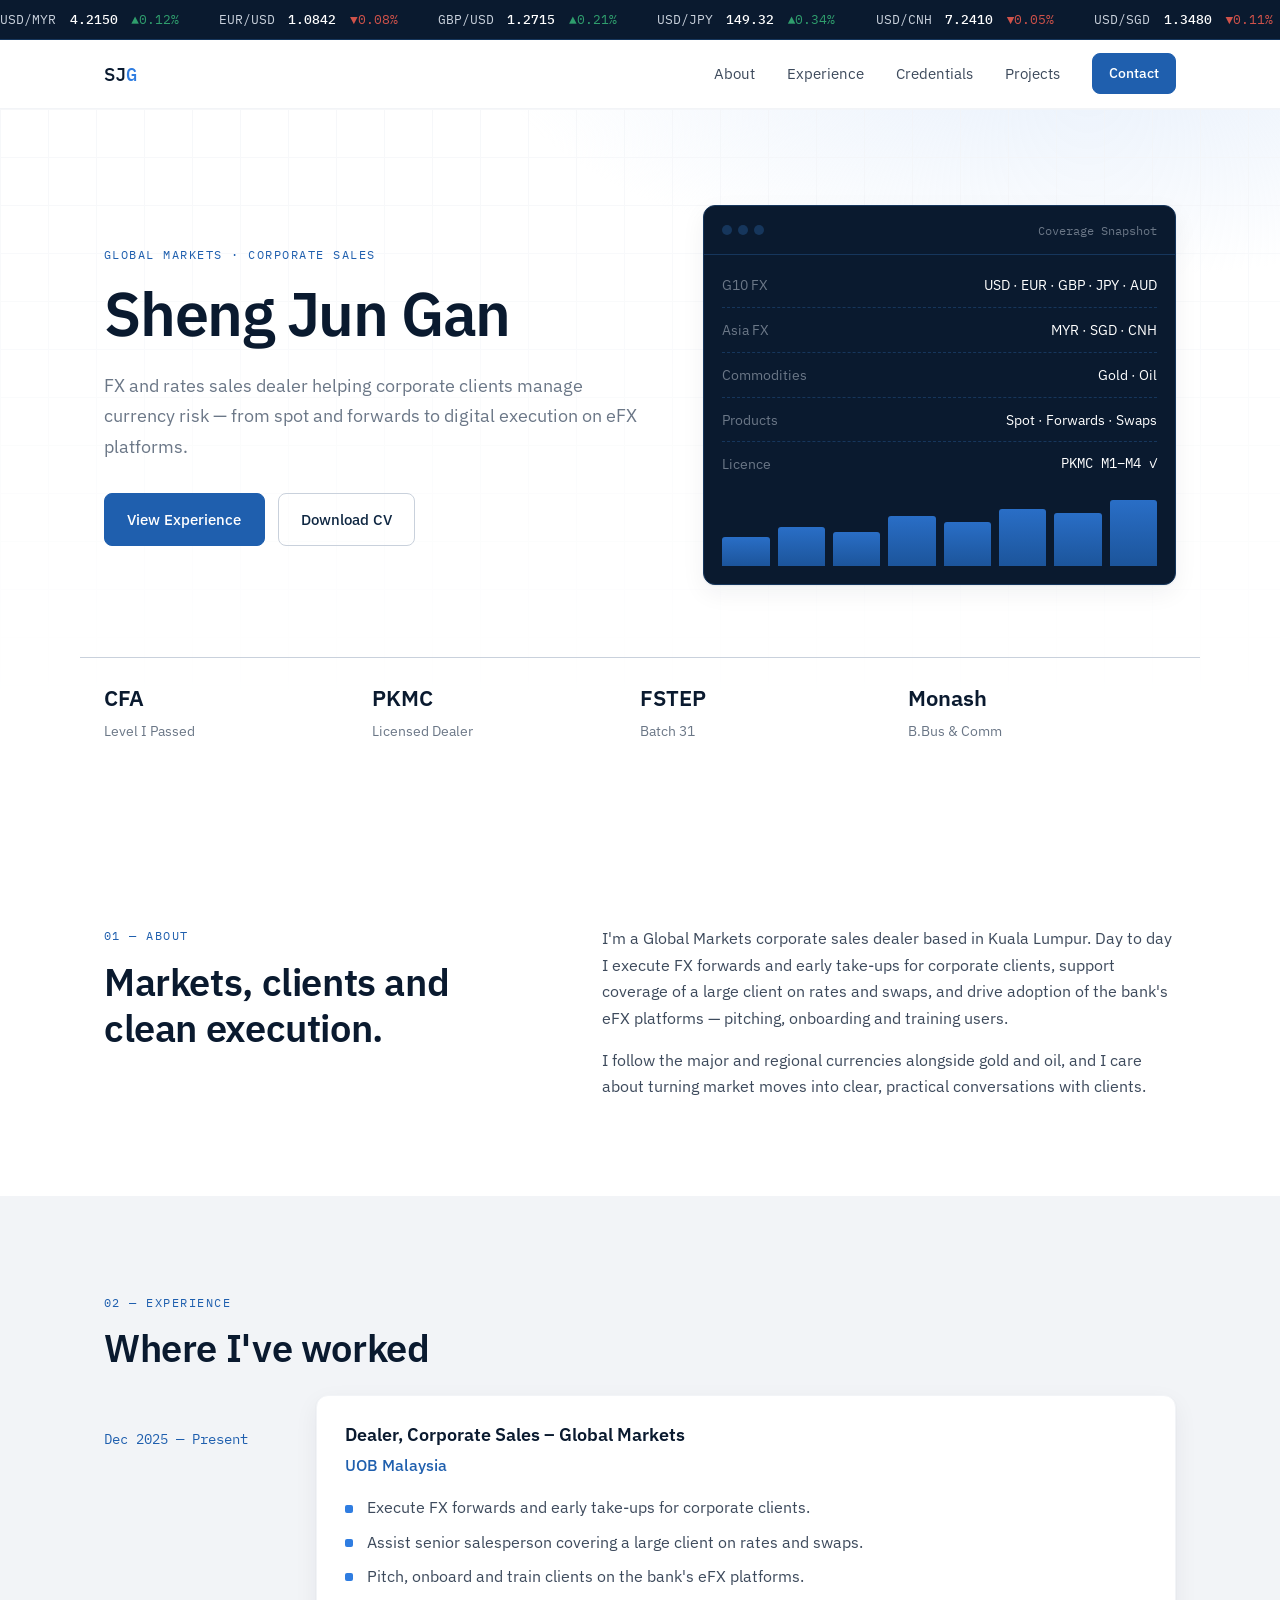
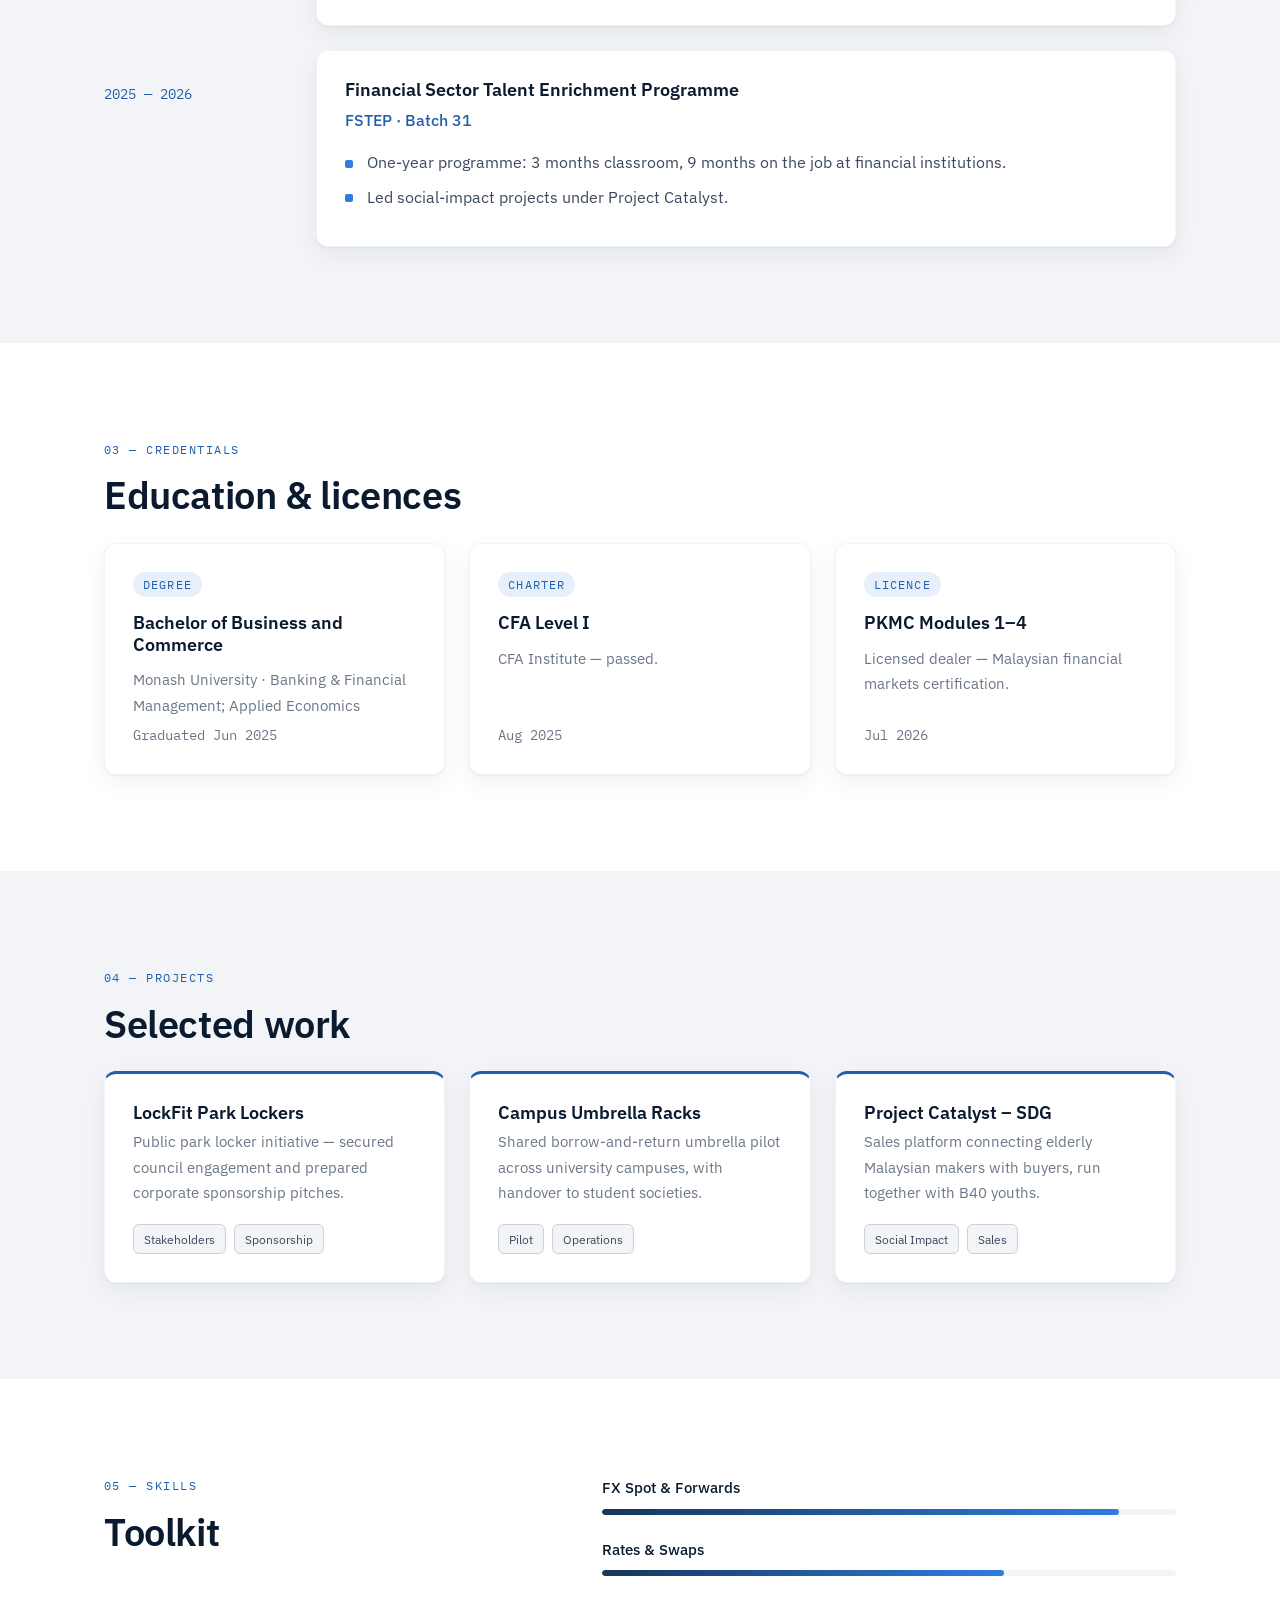
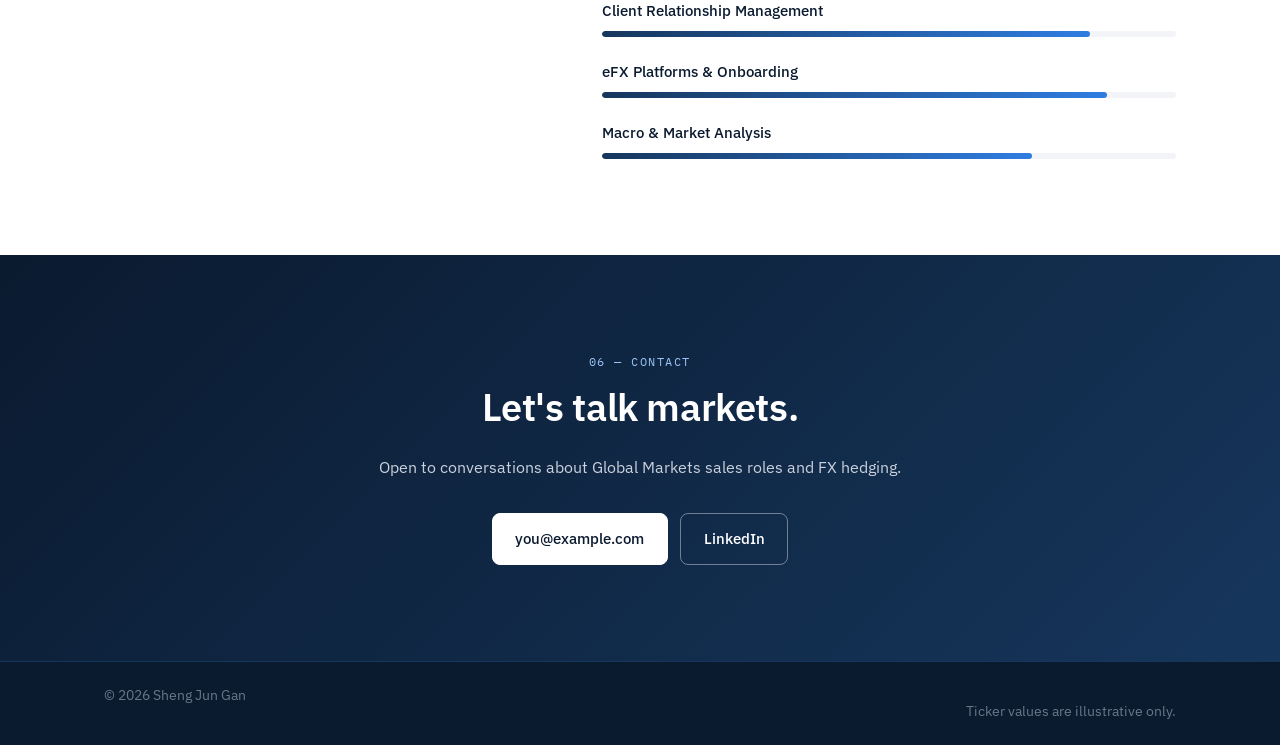
==== index.html @ 10797f45 "Add files via upload" ====
<!DOCTYPE html>
<html lang="en">
<head>
  <meta charset="UTF-8" />
  <meta name="viewport" content="width=device-width, initial-scale=1.0" />
  <title>Sheng Jun Gan | Global Markets</title>
  <meta name="description" content="Sheng Jun Gan — Global Markets corporate sales dealer covering FX, rates and commodities." />

  <link rel="preconnect" href="https://fonts.googleapis.com" />
  <link rel="preconnect" href="https://fonts.gstatic.com" crossorigin />
  <link href="https://fonts.googleapis.com/css2?family=IBM+Plex+Mono:wght@400;500&family=IBM+Plex+Sans:wght@300;400;500;600;700&display=swap" rel="stylesheet" />
  <link rel="stylesheet" href="style.css" />
</head>
<body>

  <!-- ===== Market ticker (static sample values, purely decorative) ===== -->
  <div class="ticker" aria-hidden="true">
    <div class="ticker__track">
      <span>USD/MYR <b>4.2150</b> <i class="up">▲0.12%</i></span>
      <span>EUR/USD <b>1.0842</b> <i class="down">▼0.08%</i></span>
      <span>GBP/USD <b>1.2715</b> <i class="up">▲0.21%</i></span>
      <span>USD/JPY <b>149.32</b> <i class="up">▲0.34%</i></span>
      <span>USD/CNH <b>7.2410</b> <i class="down">▼0.05%</i></span>
      <span>USD/SGD <b>1.3480</b> <i class="down">▼0.11%</i></span>
      <span>AUD/USD <b>0.6590</b> <i class="up">▲0.18%</i></span>
      <span>XAU/USD <b>2,345.10</b> <i class="up">▲0.42%</i></span>
      <span>BRENT <b>82.45</b> <i class="down">▼0.63%</i></span>
      <!-- duplicated for a seamless loop -->
      <span>USD/MYR <b>4.2150</b> <i class="up">▲0.12%</i></span>
      <span>EUR/USD <b>1.0842</b> <i class="down">▼0.08%</i></span>
      <span>GBP/USD <b>1.2715</b> <i class="up">▲0.21%</i></span>
      <span>USD/JPY <b>149.32</b> <i class="up">▲0.34%</i></span>
      <span>USD/CNH <b>7.2410</b> <i class="down">▼0.05%</i></span>
      <span>USD/SGD <b>1.3480</b> <i class="down">▼0.11%</i></span>
      <span>AUD/USD <b>0.6590</b> <i class="up">▲0.18%</i></span>
      <span>XAU/USD <b>2,345.10</b> <i class="up">▲0.42%</i></span>
      <span>BRENT <b>82.45</b> <i class="down">▼0.63%</i></span>
    </div>
  </div>

  <!-- ===== Navigation (CSS-only mobile menu) ===== -->
  <header class="nav">
    <div class="container nav__inner">
      <a href="#top" class="nav__logo">SJ<span>G</span></a>
      <input type="checkbox" id="nav-toggle" class="nav__toggle" />
      <label for="nav-toggle" class="nav__burger" aria-label="Open menu"><span></span></label>
      <nav class="nav__links">
        <a href="#about">About</a>
        <a href="#experience">Experience</a>
        <a href="#credentials">Credentials</a>
        <a href="#projects">Projects</a>
        <a href="#contact" class="btn btn--small">Contact</a>
      </nav>
    </div>
  </header>

  <main id="top">

    <!-- ===== Hero ===== -->
    <section class="hero">
      <div class="container hero__grid">
        <div class="hero__text">
          <p class="eyebrow">Global Markets · Corporate Sales</p>
          <h1>Sheng Jun Gan</h1>
          <p class="hero__lead">
            FX and rates sales dealer helping corporate clients manage currency risk —
            from spot and forwards to digital execution on eFX platforms.
          </p>
          <div class="hero__cta">
            <a href="#experience" class="btn">View Experience</a>
            <a href="resume.pdf" class="btn btn--ghost">Download CV</a>
          </div>
        </div>

        <!-- Decorative "terminal" card -->
        <div class="card terminal">
          <div class="terminal__head">
            <span class="dot"></span><span class="dot"></span><span class="dot"></span>
            <p>Coverage Snapshot</p>
          </div>
          <ul class="terminal__rows">
            <li><span>G10 FX</span><span>USD · EUR · GBP · JPY · AUD</span></li>
            <li><span>Asia FX</span><span>MYR · SGD · CNH</span></li>
            <li><span>Commodities</span><span>Gold · Oil</span></li>
            <li><span>Products</span><span>Spot · Forwards · Swaps</span></li>
            <li><span>Licence</span><span class="mono">PKMC M1–M4 ✓</span></li>
          </ul>
          <!-- simple CSS bar "chart" -->
          <div class="bars" aria-hidden="true">
            <i style="--h:40%"></i><i style="--h:55%"></i><i style="--h:48%"></i>
            <i style="--h:70%"></i><i style="--h:62%"></i><i style="--h:80%"></i>
            <i style="--h:74%"></i><i style="--h:92%"></i>
          </div>
        </div>
      </div>

      <div class="container stats">
        <div><strong>CFA</strong><span>Level I Passed</span></div>
        <div><strong>PKMC</strong><span>Licensed Dealer</span></div>
        <div><strong>FSTEP</strong><span>Batch 31</span></div>
        <div><strong>Monash</strong><span>B.Bus &amp; Comm</span></div>
      </div>
    </section>

    <!-- ===== About ===== -->
    <section id="about" class="section">
      <div class="container two-col">
        <div>
          <p class="eyebrow">01 — About</p>
          <h2>Markets, clients and clean execution.</h2>
        </div>
        <div>
          <p>
            I'm a Global Markets corporate sales dealer based in Kuala Lumpur. Day to day I execute
            FX forwards and early take-ups for corporate clients, support coverage of a large client
            on rates and swaps, and drive adoption of the bank's eFX platforms — pitching, onboarding
            and training users.
          </p>
          <p>
            I follow the major and regional currencies alongside gold and oil, and I care about
            turning market moves into clear, practical conversations with clients.
          </p>
        </div>
      </div>
    </section>

    <!-- ===== Experience ===== -->
    <section id="experience" class="section section--grey">
      <div class="container">
        <p class="eyebrow">02 — Experience</p>
        <h2>Where I've worked</h2>

        <div class="timeline">
          <article class="timeline__item">
            <div class="timeline__meta">
              <span class="mono">Dec 2025 — Present</span>
            </div>
            <div class="card">
              <h3>Dealer, Corporate Sales – Global Markets</h3>
              <p class="org">UOB Malaysia</p>
              <ul class="ticks">
                <li>Execute FX forwards and early take-ups for corporate clients.</li>
                <li>Assist senior salesperson covering a large client on rates and swaps.</li>
                <li>Pitch, onboard and train clients on the bank's eFX platforms.</li>
              </ul>
            </div>
          </article>

          <article class="timeline__item">
            <div class="timeline__meta">
              <span class="mono">2025 — 2026</span>
            </div>
            <div class="card">
              <h3>Financial Sector Talent Enrichment Programme</h3>
              <p class="org">FSTEP · Batch 31</p>
              <ul class="ticks">
                <li>One-year programme: 3 months classroom, 9 months on the job at financial institutions.</li>
                <li>Led social-impact projects under Project Catalyst.</li>
              </ul>
            </div>
          </article>
        </div>
      </div>
    </section>

    <!-- ===== Credentials ===== -->
    <section id="credentials" class="section">
      <div class="container">
        <p class="eyebrow">03 — Credentials</p>
        <h2>Education &amp; licences</h2>

        <div class="grid grid--3">
          <div class="card cred">
            <span class="cred__tag">Degree</span>
            <h3>Bachelor of Business and Commerce</h3>
            <p>Monash University · Banking &amp; Financial Management; Applied Economics</p>
            <span class="mono muted">Graduated Jun 2025</span>
          </div>
          <div class="card cred">
            <span class="cred__tag">Charter</span>
            <h3>CFA Level I</h3>
            <p>CFA Institute — passed.</p>
            <span class="mono muted">Aug 2025</span>
          </div>
          <div class="card cred">
            <span class="cred__tag">Licence</span>
            <h3>PKMC Modules 1–4</h3>
            <p>Licensed dealer — Malaysian financial markets certification.</p>
            <span class="mono muted">Jul 2026</span>
          </div>
        </div>
      </div>
    </section>

    <!-- ===== Projects ===== -->
    <section id="projects" class="section section--grey">
      <div class="container">
        <p class="eyebrow">04 — Projects</p>
        <h2>Selected work</h2>

        <div class="grid grid--3">
          <article class="card project">
            <h3>LockFit Park Lockers</h3>
            <p>Public park locker initiative — secured council engagement and prepared corporate sponsorship pitches.</p>
            <div class="chips"><span>Stakeholders</span><span>Sponsorship</span></div>
          </article>
          <article class="card project">
            <h3>Campus Umbrella Racks</h3>
            <p>Shared borrow-and-return umbrella pilot across university campuses, with handover to student societies.</p>
            <div class="chips"><span>Pilot</span><span>Operations</span></div>
          </article>
          <article class="card project">
            <h3>Project Catalyst – SDG</h3>
            <p>Sales platform connecting elderly Malaysian makers with buyers, run together with B40 youths.</p>
            <div class="chips"><span>Social Impact</span><span>Sales</span></div>
          </article>
        </div>
      </div>
    </section>

    <!-- ===== Skills ===== -->
    <section class="section">
      <div class="container two-col">
        <div>
          <p class="eyebrow">05 — Skills</p>
          <h2>Toolkit</h2>
        </div>
        <div class="skills">
          <div class="skill"><span>FX Spot &amp; Forwards</span><div class="meter"><i style="--w:90%"></i></div></div>
          <div class="skill"><span>Rates &amp; Swaps</span><div class="meter"><i style="--w:70%"></i></div></div>
          <div class="skill"><span>Client Relationship Management</span><div class="meter"><i style="--w:85%"></i></div></div>
          <div class="skill"><span>eFX Platforms &amp; Onboarding</span><div class="meter"><i style="--w:88%"></i></div></div>
          <div class="skill"><span>Macro &amp; Market Analysis</span><div class="meter"><i style="--w:75%"></i></div></div>
        </div>
      </div>
    </section>

    <!-- ===== Contact ===== -->
    <section id="contact" class="section contact">
      <div class="container contact__inner">
        <p class="eyebrow eyebrow--light">06 — Contact</p>
        <h2>Let's talk markets.</h2>
        <p>Open to conversations about Global Markets sales roles and FX hedging.</p>
        <div class="contact__links">
          <a href="mailto:you@example.com" class="btn btn--light">you@example.com</a>
          <a href="https://www.linkedin.com/in/your-profile" class="btn btn--outline-light" target="_blank" rel="noopener">LinkedIn</a>
        </div>
      </div>
    </section>

  </main>

  <footer class="footer">
    <div class="container footer__inner">
      <p>© 2026 Sheng Jun Gan</p>
      <p class="muted">Ticker values are illustrative only.</p>
    </div>
  </footer>

</body>
</html>
---- style.css ----
/* =========================================================
   Finance Portfolio — Blue / Grey / White
   ========================================================= */

:root {
  --navy-900: #0a1a2f;
  --navy-800: #0f2742;
  --navy-700: #16365c;
  --blue-600: #1f5fae;
  --blue-500: #2f7de1;
  --blue-100: #e6effb;

  --grey-700: #3d4a5c;
  --grey-500: #6b7787;
  --grey-300: #c9d1dc;
  --grey-100: #f2f4f7;
  --white:    #ffffff;

  --up:   #2f9e6d;
  --down: #d0524a;

  --radius: 12px;
  --shadow: 0 1px 2px rgba(10, 26, 47, .06), 0 8px 24px rgba(10, 26, 47, .06);
  --max: 1120px;

  --sans: "IBM Plex Sans", system-ui, -apple-system, Segoe UI, Roboto, sans-serif;
  --mono: "IBM Plex Mono", ui-monospace, Menlo, monospace;
}

*,
*::before,
*::after { box-sizing: border-box; margin: 0; padding: 0; }

html { scroll-behavior: smooth; scroll-padding-top: 80px; }

body {
  font-family: var(--sans);
  color: var(--grey-700);
  background: var(--white);
  line-height: 1.65;
  -webkit-font-smoothing: antialiased;
}

img { max-width: 100%; display: block; }
a { color: inherit; text-decoration: none; }

.container { width: 100%; max-width: var(--max); margin: 0 auto; padding: 0 24px; }

h1, h2, h3 { color: var(--navy-900); line-height: 1.2; font-weight: 600; }
h1 { font-size: clamp(2.4rem, 5vw, 3.8rem); letter-spacing: -0.02em; }
h2 { font-size: clamp(1.7rem, 3vw, 2.4rem); letter-spacing: -0.01em; margin-bottom: 1.5rem; }
h3 { font-size: 1.1rem; margin-bottom: .4rem; }
p + p { margin-top: 1rem; }

.mono  { font-family: var(--mono); font-size: .85rem; }
.muted { color: var(--grey-500); }

.eyebrow {
  font-family: var(--mono);
  font-size: .78rem;
  letter-spacing: .12em;
  text-transform: uppercase;
  color: var(--blue-600);
  margin-bottom: .8rem;
}
.eyebrow--light { color: #9cc3f5; }

/* ---------- Buttons ---------- */
.btn {
  display: inline-block;
  padding: .8rem 1.4rem;
  border-radius: 8px;
  background: var(--blue-600);
  color: var(--white);
  font-weight: 500;
  font-size: .95rem;
  border: 1px solid var(--blue-600);
  transition: background .2s, transform .2s, border-color .2s;
}
.btn:hover { background: var(--navy-700); border-color: var(--navy-700); transform: translateY(-1px); }
.btn--ghost { background: transparent; color: var(--navy-800); border-color: var(--grey-300); }
.btn--ghost:hover { background: var(--grey-100); color: var(--navy-900); border-color: var(--grey-300); }
.btn--small { padding: .5rem 1rem; font-size: .88rem; }
.btn--light { background: var(--white); color: var(--navy-900); border-color: var(--white); }
.btn--light:hover { background: var(--blue-100); border-color: var(--blue-100); }
.btn--outline-light { background: transparent; color: var(--white); border-color: rgba(255,255,255,.4); }
.btn--outline-light:hover { background: rgba(255,255,255,.1); border-color: var(--white); }

/* ---------- Ticker ---------- */
.ticker {
  background: var(--navy-900);
  color: var(--grey-300);
  font-family: var(--mono);
  font-size: .8rem;
  overflow: hidden;
  white-space: nowrap;
  border-bottom: 1px solid var(--navy-700);
}
.ticker__track {
  display: inline-flex;
  gap: 2.5rem;
  padding: .55rem 0;
  animation: scroll 40s linear infinite;
}
.ticker b { color: var(--white); font-weight: 500; margin: 0 .35rem; }
.ticker i { font-style: normal; }
.up   { color: var(--up); }
.down { color: var(--down); }

@keyframes scroll {
  from { transform: translateX(0); }
  to   { transform: translateX(-50%); }
}

/* ---------- Nav ---------- */
.nav {
  position: sticky;
  top: 0;
  z-index: 50;
  background: rgba(255, 255, 255, .92);
  backdrop-filter: blur(8px);
  border-bottom: 1px solid var(--grey-100);
}
.nav__inner { display: flex; align-items: center; justify-content: space-between; height: 68px; }
.nav__logo { font-family: var(--mono); font-weight: 500; font-size: 1.2rem; color: var(--navy-900); }
.nav__logo span { color: var(--blue-500); }
.nav__links { display: flex; align-items: center; gap: 2rem; font-size: .95rem; }
.nav__links a:not(.btn) { color: var(--grey-700); transition: color .2s; }
.nav__links a:not(.btn):hover { color: var(--blue-600); }

.nav__toggle { display: none; }
.nav__burger { display: none; cursor: pointer; width: 28px; height: 20px; position: relative; }
.nav__burger span,
.nav__burger span::before,
.nav__burger span::after {
  position: absolute; left: 0; width: 100%; height: 2px; background: var(--navy-900);
  content: ""; transition: transform .25s, top .25s, opacity .25s;
}
.nav__burger span { top: 9px; }
.nav__burger span::before { top: -8px; }
.nav__burger span::after  { top: 8px; }

/* ---------- Hero ---------- */
.hero {
  padding: 96px 0 64px;
  background:
    radial-gradient(1000px 400px at 85% -10%, var(--blue-100), transparent 60%),
    linear-gradient(var(--white), var(--white));
  position: relative;
}
.hero::before { /* faint chart grid */
  content: "";
  position: absolute; inset: 0;
  background-image:
    linear-gradient(var(--grey-100) 1px, transparent 1px),
    linear-gradient(90deg, var(--grey-100) 1px, transparent 1px);
  background-size: 48px 48px;
  mask-image: linear-gradient(to bottom, rgba(0,0,0,.7), transparent 85%);
  -webkit-mask-image: linear-gradient(to bottom, rgba(0,0,0,.7), transparent 85%);
  pointer-events: none;
}
.hero > * { position: relative; }
.hero__grid { display: grid; grid-template-columns: 1.15fr 1fr; gap: 56px; align-items: center; }
.hero__lead { font-size: 1.15rem; max-width: 34rem; margin: 1.2rem 0 2rem; color: var(--grey-500); }
.hero__cta { display: flex; gap: .8rem; flex-wrap: wrap; }

/* ---------- Cards ---------- */
.card {
  background: var(--white);
  border: 1px solid var(--grey-100);
  border-radius: var(--radius);
  padding: 28px;
  box-shadow: var(--shadow);
  transition: transform .2s, box-shadow .2s;
}

/* Terminal card */
.terminal { background: var(--navy-900); border-color: var(--navy-700); color: var(--grey-300); padding: 0; overflow: hidden; }
.terminal__head {
  display: flex; align-items: center; gap: 6px;
  padding: 14px 18px; border-bottom: 1px solid var(--navy-700);
  font-family: var(--mono); font-size: .78rem;
}
.terminal__head p { margin-left: auto; color: var(--grey-500); }
.dot { width: 10px; height: 10px; border-radius: 50%; background: var(--navy-700); }
.terminal__rows { list-style: none; padding: 8px 18px; }
.terminal__rows li {
  display: flex; justify-content: space-between; gap: 1rem;
  padding: 10px 0; border-bottom: 1px dashed var(--navy-700); font-size: .9rem;
}
.terminal__rows li:last-child { border-bottom: 0; }
.terminal__rows li span:first-child { color: var(--grey-500); }
.terminal__rows li span:last-child { color: var(--white); text-align: right; }

.bars { display: flex; align-items: flex-end; gap: 8px; height: 90px; padding: 0 18px 18px; }
.bars i {
  flex: 1; height: var(--h);
  background: linear-gradient(to top, var(--blue-600), var(--blue-500));
  border-radius: 3px 3px 0 0; opacity: .85;
  animation: rise 1s ease-out both;
}
@keyframes rise { from { height: 0; } }

/* Stats strip */
.stats {
  display: grid; grid-template-columns: repeat(4, 1fr);
  margin-top: 72px; border-top: 1px solid var(--grey-300);
}
.stats div { padding: 22px 0; }
.stats strong { display: block; font-size: 1.4rem; color: var(--navy-900); font-weight: 600; }
.stats span { font-size: .88rem; color: var(--grey-500); }

/* ---------- Sections ---------- */
.section { padding: 96px 0; }
.section--grey { background: var(--grey-100); }
.two-col { display: grid; grid-template-columns: 1fr 1.3fr; gap: 56px; }

.grid { display: grid; gap: 24px; }
.grid--3 { grid-template-columns: repeat(3, 1fr); }

/* Timeline */
.timeline { display: grid; gap: 24px; position: relative; }
.timeline__item { display: grid; grid-template-columns: 180px 1fr; gap: 32px; }
.timeline__meta { padding-top: 30px; color: var(--blue-600); position: relative; }
.org { color: var(--blue-600); font-weight: 500; margin-bottom: 1rem; }

.ticks { list-style: none; }
.ticks li { position: relative; padding-left: 1.4rem; margin-bottom: .5rem; }
.ticks li::before {
  content: ""; position: absolute; left: 0; top: .65em;
  width: 8px; height: 8px; border-radius: 2px; background: var(--blue-500);
}

/* Credentials */
.cred { display: flex; flex-direction: column; gap: .4rem; }
.cred p { flex: 1; color: var(--grey-500); font-size: .95rem; }
.cred__tag {
  align-self: flex-start;
  font-family: var(--mono); font-size: .72rem; text-transform: uppercase; letter-spacing: .1em;
  color: var(--blue-600); background: var(--blue-100); padding: 3px 10px; border-radius: 99px;
  margin-bottom: .6rem;
}
.card:hover { transform: translateY(-3px); box-shadow: 0 2px 4px rgba(10,26,47,.06), 0 16px 32px rgba(10,26,47,.1); }
.terminal:hover { transform: none; }

/* Projects */
.project { border-top: 3px solid var(--blue-600); }
.project p { color: var(--grey-500); font-size: .95rem; margin-bottom: 1.2rem; }
.chips { display: flex; flex-wrap: wrap; gap: 8px; }
.chips span {
  font-size: .78rem; padding: 4px 10px; border-radius: 6px;
  background: var(--grey-100); color: var(--grey-700); border: 1px solid var(--grey-300);
}

/* Skills */
.skills { display: grid; gap: 22px; }
.skill span { display: block; font-weight: 500; color: var(--navy-900); margin-bottom: .5rem; font-size: .95rem; }
.meter { height: 6px; background: var(--grey-100); border-radius: 99px; overflow: hidden; }
.meter i { display: block; height: 100%; width: var(--w); background: linear-gradient(90deg, var(--navy-700), var(--blue-500)); border-radius: 99px; }

/* Contact */
.contact { background: linear-gradient(135deg, var(--navy-900), var(--navy-700)); color: var(--grey-300); text-align: center; }
.contact h2 { color: var(--white); }
.contact__inner { max-width: 680px; }
.contact__links { display: flex; justify-content: center; gap: .8rem; flex-wrap: wrap; margin-top: 2rem; }

/* Footer */
.footer { background: var(--navy-900); color: var(--grey-500); font-size: .85rem; border-top: 1px solid var(--navy-700); }
.footer__inner { display: flex; justify-content: space-between; padding: 22px 24px; flex-wrap: wrap; gap: .5rem; }

/* ---------- Responsive ---------- */
@media (max-width: 900px) {
  .hero__grid, .two-col { grid-template-columns: 1fr; gap: 40px; }
  .grid--3 { grid-template-columns: 1fr; }
  .stats { grid-template-columns: repeat(2, 1fr); }
  .timeline__item { grid-template-columns: 1fr; gap: 8px; }
  .timeline__meta { padding-top: 0; }
}

@media (max-width: 720px) {
  .container { padding: 0 16px; }
  .section { padding: 72px 0; }
  .hero { padding: 64px 0 48px; }

  .nav__burger { display: block; }
  .nav__links {
    position: absolute; top: 68px; left: 0; right: 0;
    flex-direction: column; align-items: flex-start; gap: 1.2rem;
    padding: 24px 16px; background: var(--white);
    border-bottom: 1px solid var(--grey-100); box-shadow: var(--shadow);
    display: none;
  }
  .nav__toggle:checked ~ .nav__links { display: flex; }
  .nav__toggle:checked + .nav__burger span { background: transparent; }
  .nav__toggle:checked + .nav__burger span::before { top: 0; transform: rotate(45deg); }
  .nav__toggle:checked + .nav__burger span::after  { top: 0; transform: rotate(-45deg); }
}

@media (prefers-reduced-motion: reduce) {
  .ticker__track, .bars i { animation: none; }
  html { scroll-behavior: auto; }
}
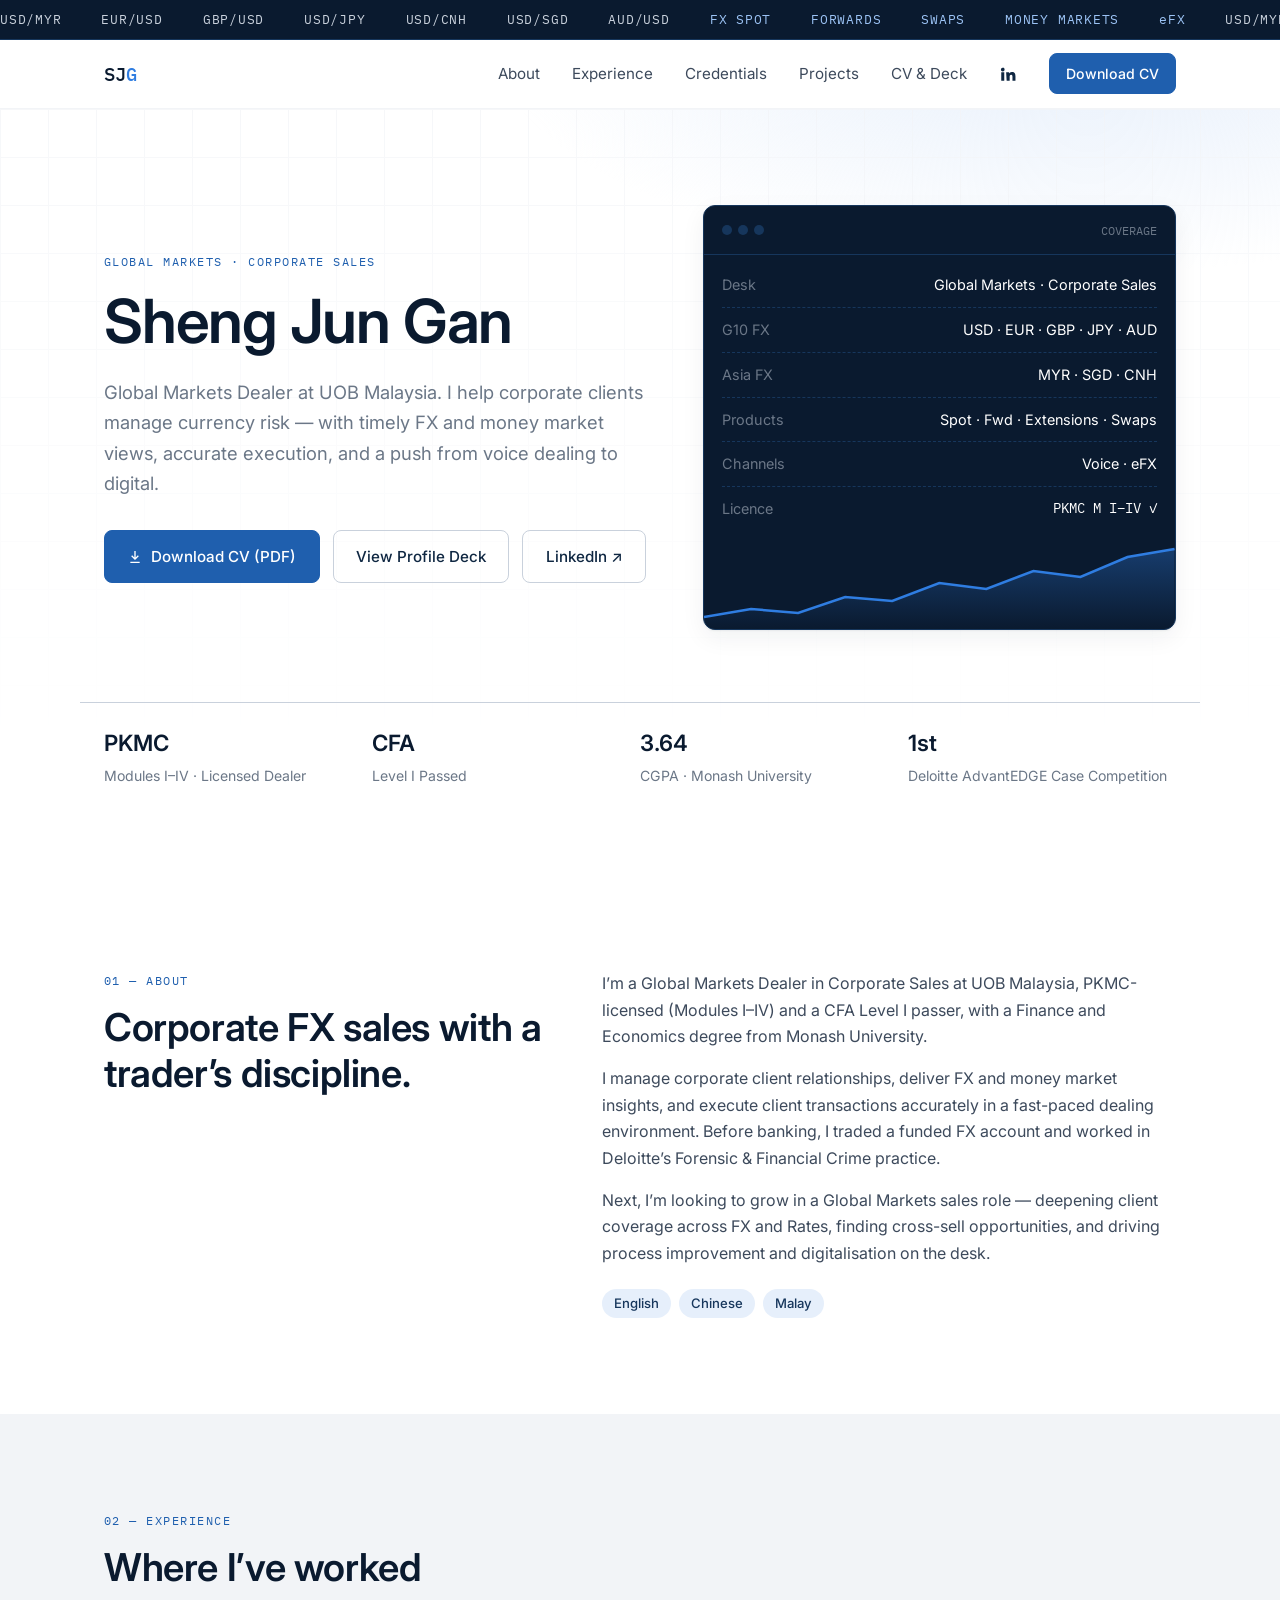
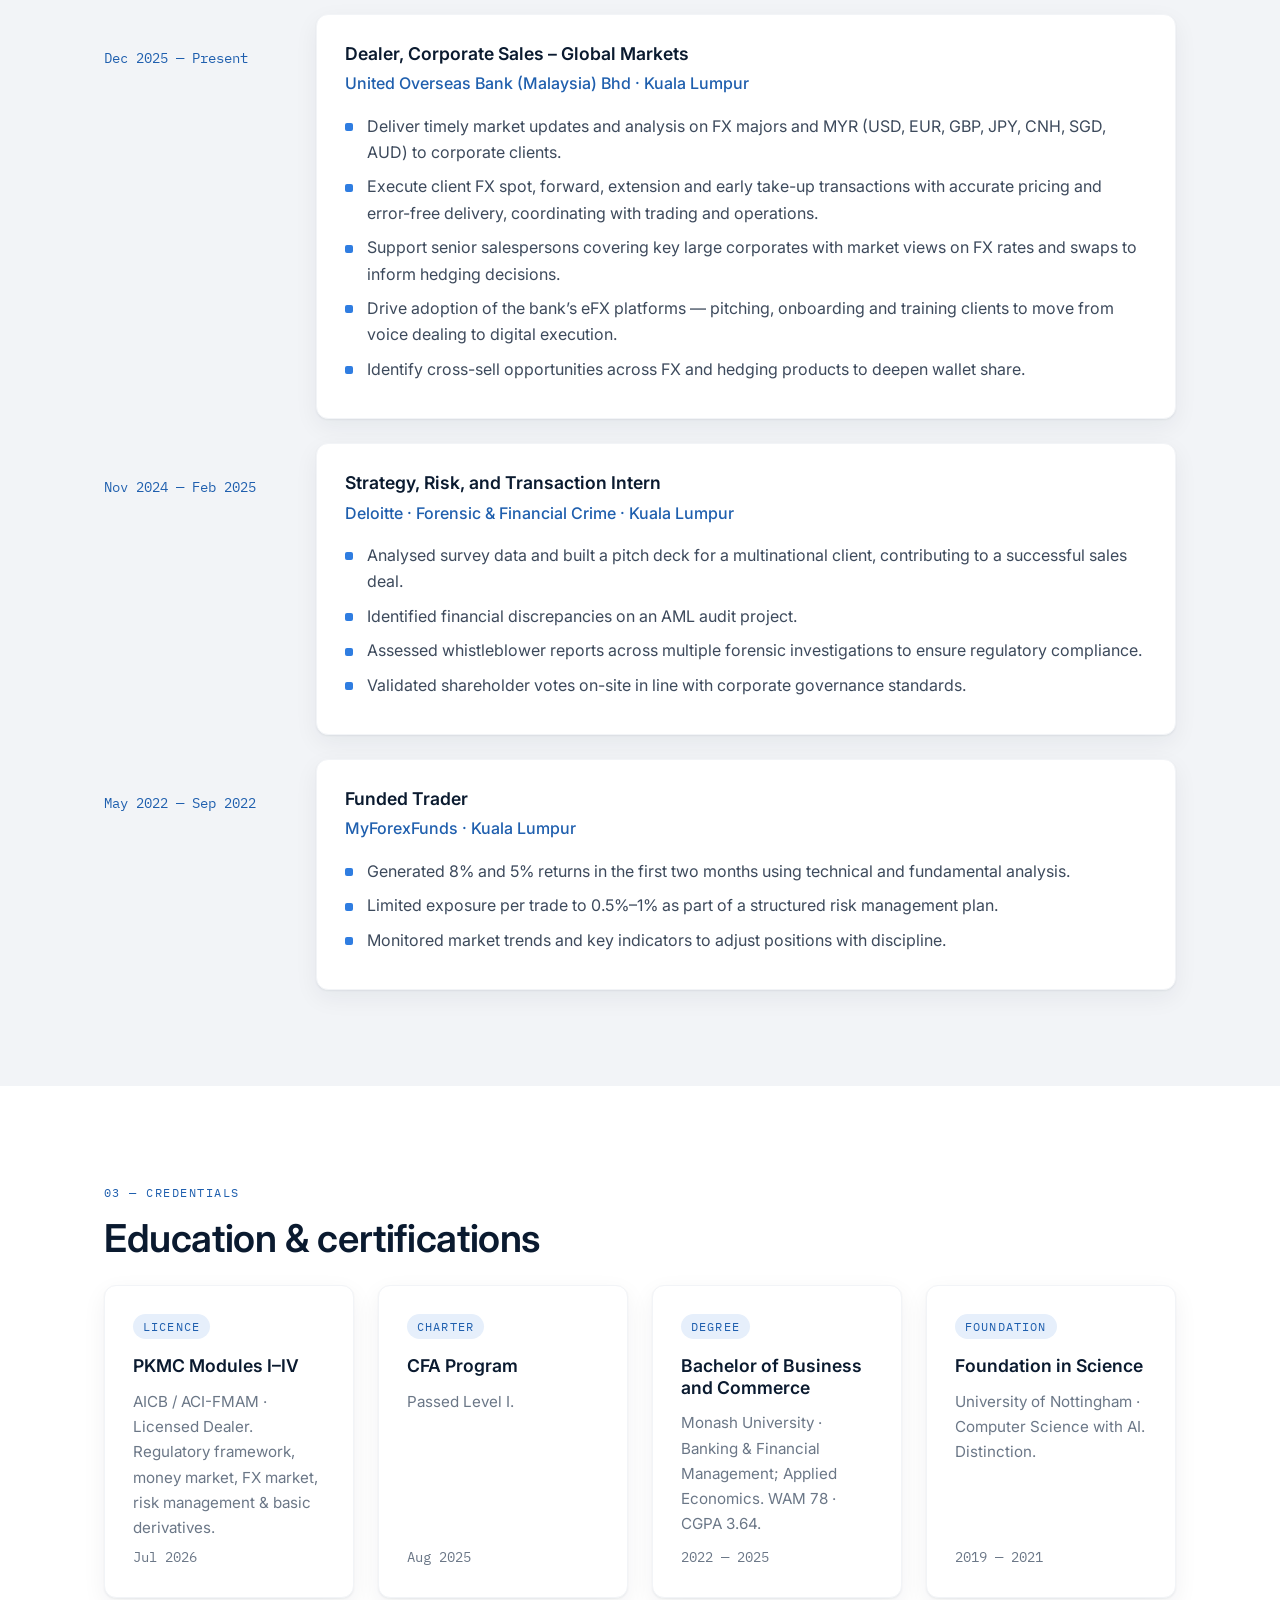
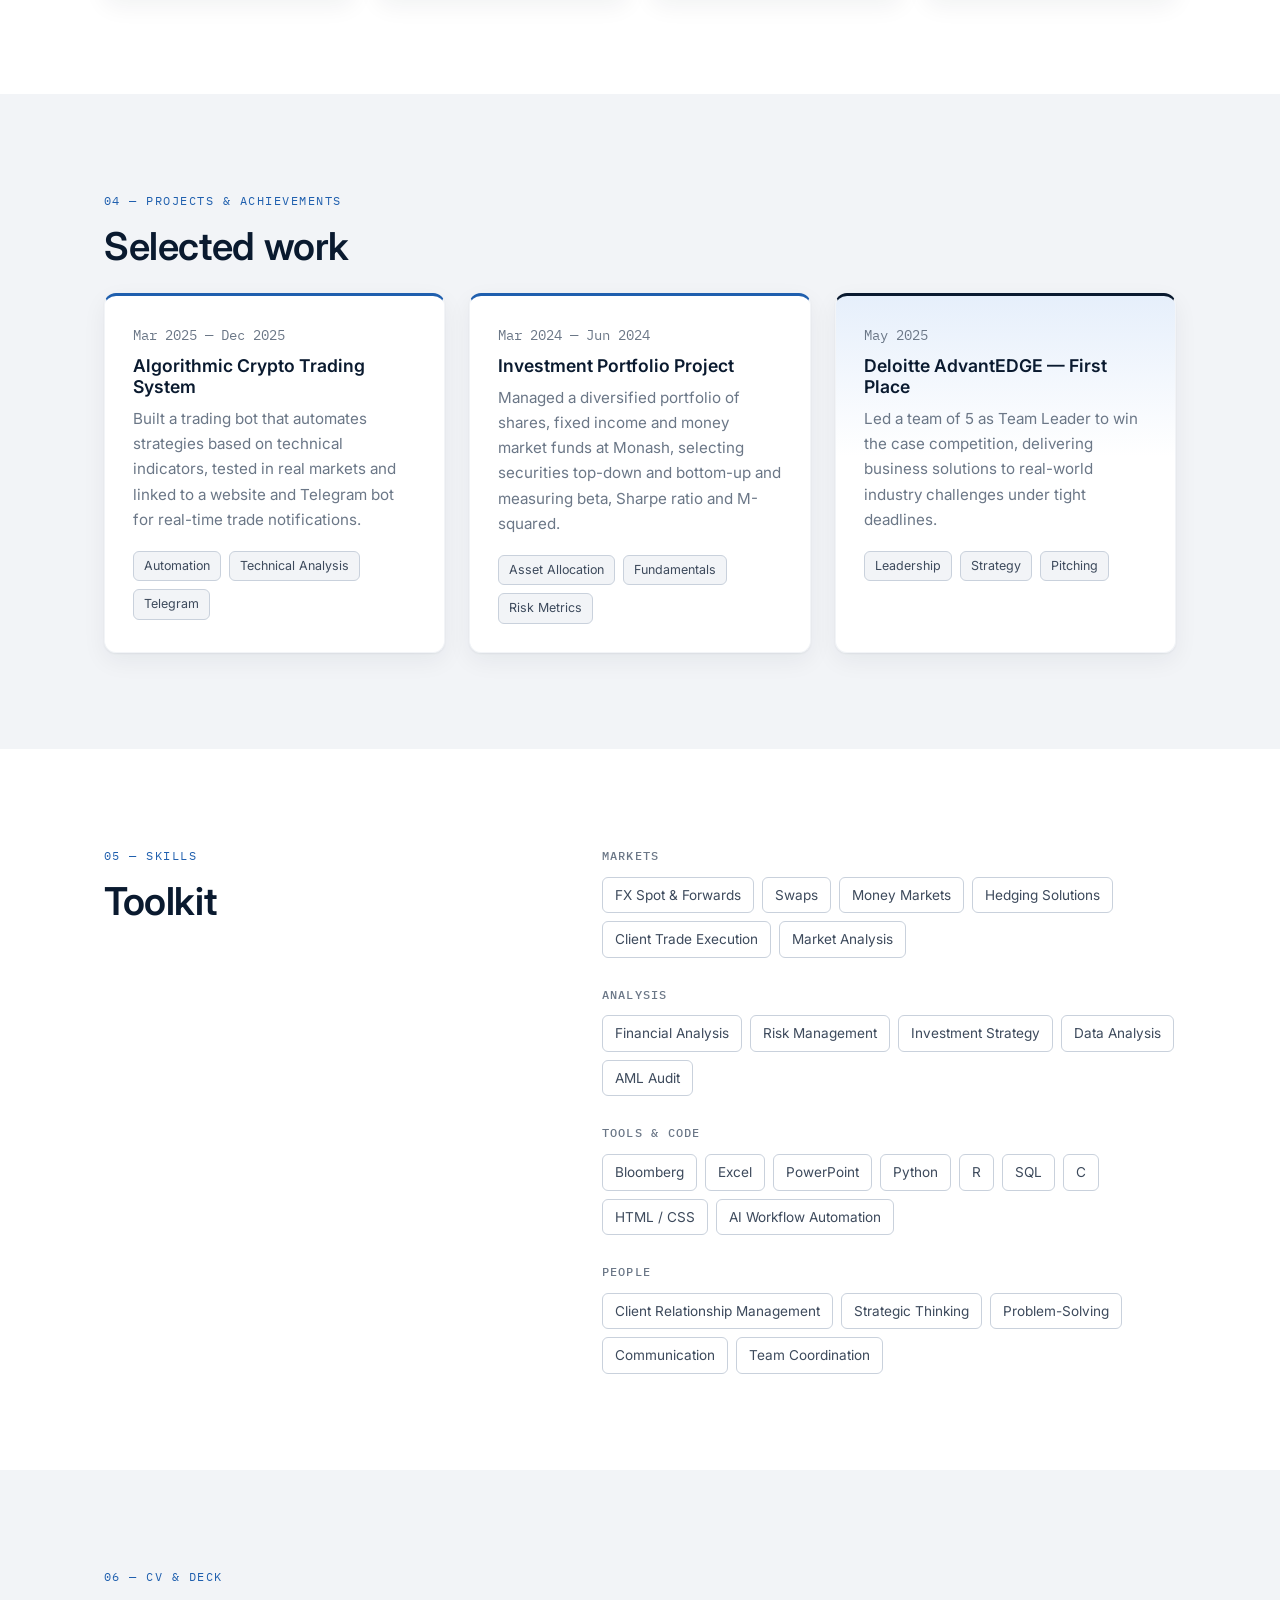
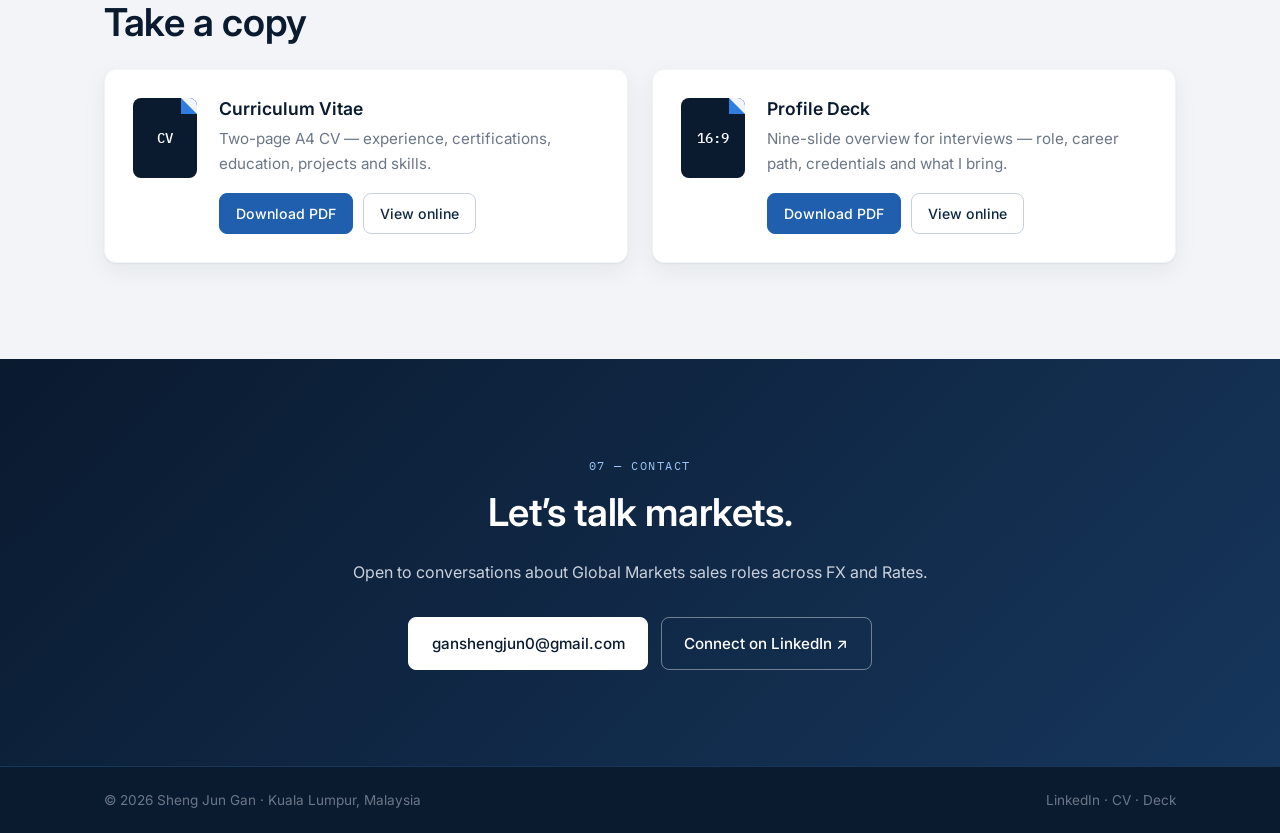
==== commit 5bce24d0: "Add files via upload" ====
--- a/index.html
+++ b/index.html
@@ -3,38 +3,23 @@
 <head>
   <meta charset="UTF-8" />
   <meta name="viewport" content="width=device-width, initial-scale=1.0" />
-  <title>Sheng Jun Gan | Global Markets</title>
-  <meta name="description" content="Sheng Jun Gan — Global Markets corporate sales dealer covering FX, rates and commodities." />
+  <title>Sheng Jun Gan | Global Markets Dealer</title>
+  <meta name="description" content="Sheng Jun Gan — Global Markets Dealer in Corporate Sales at UOB Malaysia. PKMC licensed, CFA Level I. FX, rates and hedging solutions." />
 
   <link rel="preconnect" href="https://fonts.googleapis.com" />
   <link rel="preconnect" href="https://fonts.gstatic.com" crossorigin />
-  <link href="https://fonts.googleapis.com/css2?family=IBM+Plex+Mono:wght@400;500&family=IBM+Plex+Sans:wght@300;400;500;600;700&display=swap" rel="stylesheet" />
+  <link href="https://fonts.googleapis.com/css2?family=IBM+Plex+Mono:wght@400;500&family=Inter:wght@400;500;600;700&display=swap" rel="stylesheet" />
   <link rel="stylesheet" href="style.css" />
 </head>
 <body>
 
-  <!-- ===== Market ticker (static sample values, purely decorative) ===== -->
+  <!-- ===== Coverage ticker (decorative) ===== -->
   <div class="ticker" aria-hidden="true">
     <div class="ticker__track">
-      <span>USD/MYR <b>4.2150</b> <i class="up">▲0.12%</i></span>
-      <span>EUR/USD <b>1.0842</b> <i class="down">▼0.08%</i></span>
-      <span>GBP/USD <b>1.2715</b> <i class="up">▲0.21%</i></span>
-      <span>USD/JPY <b>149.32</b> <i class="up">▲0.34%</i></span>
-      <span>USD/CNH <b>7.2410</b> <i class="down">▼0.05%</i></span>
-      <span>USD/SGD <b>1.3480</b> <i class="down">▼0.11%</i></span>
-      <span>AUD/USD <b>0.6590</b> <i class="up">▲0.18%</i></span>
-      <span>XAU/USD <b>2,345.10</b> <i class="up">▲0.42%</i></span>
-      <span>BRENT <b>82.45</b> <i class="down">▼0.63%</i></span>
-      <!-- duplicated for a seamless loop -->
-      <span>USD/MYR <b>4.2150</b> <i class="up">▲0.12%</i></span>
-      <span>EUR/USD <b>1.0842</b> <i class="down">▼0.08%</i></span>
-      <span>GBP/USD <b>1.2715</b> <i class="up">▲0.21%</i></span>
-      <span>USD/JPY <b>149.32</b> <i class="up">▲0.34%</i></span>
-      <span>USD/CNH <b>7.2410</b> <i class="down">▼0.05%</i></span>
-      <span>USD/SGD <b>1.3480</b> <i class="down">▼0.11%</i></span>
-      <span>AUD/USD <b>0.6590</b> <i class="up">▲0.18%</i></span>
-      <span>XAU/USD <b>2,345.10</b> <i class="up">▲0.42%</i></span>
-      <span>BRENT <b>82.45</b> <i class="down">▼0.63%</i></span>
+      <span>USD/MYR</span><span>EUR/USD</span><span>GBP/USD</span><span>USD/JPY</span><span>USD/CNH</span><span>USD/SGD</span><span>AUD/USD</span>
+      <span class="hl">FX SPOT</span><span class="hl">FORWARDS</span><span class="hl">SWAPS</span><span class="hl">MONEY MARKETS</span><span class="hl">eFX</span>
+      <span>USD/MYR</span><span>EUR/USD</span><span>GBP/USD</span><span>USD/JPY</span><span>USD/CNH</span><span>USD/SGD</span><span>AUD/USD</span>
+      <span class="hl">FX SPOT</span><span class="hl">FORWARDS</span><span class="hl">SWAPS</span><span class="hl">MONEY MARKETS</span><span class="hl">eFX</span>
     </div>
   </div>
 
@@ -49,7 +34,11 @@
         <a href="#experience">Experience</a>
         <a href="#credentials">Credentials</a>
         <a href="#projects">Projects</a>
-        <a href="#contact" class="btn btn--small">Contact</a>
+        <a href="#documents">CV &amp; Deck</a>
+        <a href="https://www.linkedin.com/in/sheng-jun-gan/" target="_blank" rel="noopener" class="nav__icon" aria-label="LinkedIn">
+          <svg viewBox="0 0 24 24" width="18" height="18" aria-hidden="true"><path fill="currentColor" d="M4.98 3.5A2.5 2.5 0 1 1 5 8.5a2.5 2.5 0 0 1-.02-5zM3 9.75h4V21H3zM9.5 9.75h3.8v1.6h.06c.53-1 1.84-2.05 3.79-2.05 4.05 0 4.8 2.5 4.8 5.75V21h-4v-5.2c0-1.24-.02-2.84-1.73-2.84-1.73 0-2 1.35-2 2.75V21h-4z"/></svg>
+        </a>
+        <a href="cv.pdf" download="Sheng_Jun_Gan_CV.pdf" class="btn btn--small">Download CV</a>
       </nav>
     </div>
   </header>
@@ -63,42 +52,46 @@
           <p class="eyebrow">Global Markets · Corporate Sales</p>
           <h1>Sheng Jun Gan</h1>
           <p class="hero__lead">
-            FX and rates sales dealer helping corporate clients manage currency risk —
-            from spot and forwards to digital execution on eFX platforms.
+            Global Markets Dealer at UOB Malaysia. I help corporate clients manage currency risk —
+            with timely FX and money market views, accurate execution, and a push from voice dealing to digital.
           </p>
           <div class="hero__cta">
-            <a href="#experience" class="btn">View Experience</a>
-            <a href="resume.pdf" class="btn btn--ghost">Download CV</a>
-          </div>
-        </div>
-
-        <!-- Decorative "terminal" card -->
+            <a href="cv.pdf" download="Sheng_Jun_Gan_CV.pdf" class="btn">
+              <svg viewBox="0 0 24 24" width="16" height="16" aria-hidden="true"><path fill="currentColor" d="M11 3h2v9.6l3.3-3.3 1.4 1.4L12 16.4l-5.7-5.7 1.4-1.4 3.3 3.3zM5 19h14v2H5z"/></svg>
+              Download CV (PDF)
+            </a>
+            <a href="slides.html" class="btn btn--ghost">View Profile Deck</a>
+            <a href="https://www.linkedin.com/in/sheng-jun-gan/" target="_blank" rel="noopener" class="btn btn--ghost">LinkedIn ↗</a>
+          </div>
+        </div>
+
+        <!-- Coverage card -->
         <div class="card terminal">
           <div class="terminal__head">
             <span class="dot"></span><span class="dot"></span><span class="dot"></span>
-            <p>Coverage Snapshot</p>
+            <p>COVERAGE</p>
           </div>
           <ul class="terminal__rows">
+            <li><span>Desk</span><span>Global Markets · Corporate Sales</span></li>
             <li><span>G10 FX</span><span>USD · EUR · GBP · JPY · AUD</span></li>
             <li><span>Asia FX</span><span>MYR · SGD · CNH</span></li>
-            <li><span>Commodities</span><span>Gold · Oil</span></li>
-            <li><span>Products</span><span>Spot · Forwards · Swaps</span></li>
-            <li><span>Licence</span><span class="mono">PKMC M1–M4 ✓</span></li>
+            <li><span>Products</span><span>Spot · Fwd · Extensions · Swaps</span></li>
+            <li><span>Channels</span><span>Voice · eFX</span></li>
+            <li><span>Licence</span><span class="mono ok">PKMC M I–IV ✓</span></li>
           </ul>
-          <!-- simple CSS bar "chart" -->
-          <div class="bars" aria-hidden="true">
-            <i style="--h:40%"></i><i style="--h:55%"></i><i style="--h:48%"></i>
-            <i style="--h:70%"></i><i style="--h:62%"></i><i style="--h:80%"></i>
-            <i style="--h:74%"></i><i style="--h:92%"></i>
-          </div>
+          <svg class="spark" viewBox="0 0 400 90" preserveAspectRatio="none" aria-hidden="true">
+            <defs><linearGradient id="sg" x1="0" x2="0" y1="0" y2="1"><stop offset="0" stop-color="#2f7de1" stop-opacity=".35"/><stop offset="1" stop-color="#2f7de1" stop-opacity="0"/></linearGradient></defs>
+            <path d="M0 78 L40 70 L80 74 L120 58 L160 62 L200 44 L240 50 L280 32 L320 38 L360 18 L400 10 L400 90 L0 90Z" fill="url(#sg)"/>
+            <path d="M0 78 L40 70 L80 74 L120 58 L160 62 L200 44 L240 50 L280 32 L320 38 L360 18 L400 10" fill="none" stroke="#2f7de1" stroke-width="2.5" vector-effect="non-scaling-stroke"/>
+          </svg>
         </div>
       </div>
 
       <div class="container stats">
+        <div><strong>PKMC</strong><span>Modules I–IV · Licensed Dealer</span></div>
         <div><strong>CFA</strong><span>Level I Passed</span></div>
-        <div><strong>PKMC</strong><span>Licensed Dealer</span></div>
-        <div><strong>FSTEP</strong><span>Batch 31</span></div>
-        <div><strong>Monash</strong><span>B.Bus &amp; Comm</span></div>
+        <div><strong>3.64</strong><span>CGPA · Monash University</span></div>
+        <div><strong>1st</strong><span>Deloitte AdvantEDGE Case Competition</span></div>
       </div>
     </section>
 
@@ -107,19 +100,25 @@
       <div class="container two-col">
         <div>
           <p class="eyebrow">01 — About</p>
-          <h2>Markets, clients and clean execution.</h2>
+          <h2>Corporate FX sales with a trader’s discipline.</h2>
         </div>
         <div>
           <p>
-            I'm a Global Markets corporate sales dealer based in Kuala Lumpur. Day to day I execute
-            FX forwards and early take-ups for corporate clients, support coverage of a large client
-            on rates and swaps, and drive adoption of the bank's eFX platforms — pitching, onboarding
-            and training users.
+            I’m a Global Markets Dealer in Corporate Sales at UOB Malaysia, PKMC-licensed (Modules I–IV) and a
+            CFA Level I passer, with a Finance and Economics degree from Monash University.
           </p>
           <p>
-            I follow the major and regional currencies alongside gold and oil, and I care about
-            turning market moves into clear, practical conversations with clients.
+            I manage corporate client relationships, deliver FX and money market insights, and execute client
+            transactions accurately in a fast-paced dealing environment. Before banking, I traded a funded FX account
+            and worked in Deloitte’s Forensic &amp; Financial Crime practice.
           </p>
+          <p>
+            Next, I’m looking to grow in a Global Markets sales role — deepening client coverage across FX and Rates,
+            finding cross-sell opportunities, and driving process improvement and digitalisation on the desk.
+          </p>
+          <ul class="langs">
+            <li>English</li><li>Chinese</li><li>Malay</li>
+          </ul>
         </div>
       </div>
     </section>
@@ -128,34 +127,47 @@
     <section id="experience" class="section section--grey">
       <div class="container">
         <p class="eyebrow">02 — Experience</p>
-        <h2>Where I've worked</h2>
+        <h2>Where I’ve worked</h2>
 
         <div class="timeline">
           <article class="timeline__item">
-            <div class="timeline__meta">
-              <span class="mono">Dec 2025 — Present</span>
-            </div>
+            <div class="timeline__meta"><span class="mono">Dec 2025 — Present</span></div>
             <div class="card">
               <h3>Dealer, Corporate Sales – Global Markets</h3>
-              <p class="org">UOB Malaysia</p>
+              <p class="org">United Overseas Bank (Malaysia) Bhd · Kuala Lumpur</p>
               <ul class="ticks">
-                <li>Execute FX forwards and early take-ups for corporate clients.</li>
-                <li>Assist senior salesperson covering a large client on rates and swaps.</li>
-                <li>Pitch, onboard and train clients on the bank's eFX platforms.</li>
+                <li>Deliver timely market updates and analysis on FX majors and MYR (USD, EUR, GBP, JPY, CNH, SGD, AUD) to corporate clients.</li>
+                <li>Execute client FX spot, forward, extension and early take-up transactions with accurate pricing and error-free delivery, coordinating with trading and operations.</li>
+                <li>Support senior salespersons covering key large corporates with market views on FX rates and swaps to inform hedging decisions.</li>
+                <li>Drive adoption of the bank’s eFX platforms — pitching, onboarding and training clients to move from voice dealing to digital execution.</li>
+                <li>Identify cross-sell opportunities across FX and hedging products to deepen wallet share.</li>
               </ul>
             </div>
           </article>
 
           <article class="timeline__item">
-            <div class="timeline__meta">
-              <span class="mono">2025 — 2026</span>
-            </div>
+            <div class="timeline__meta"><span class="mono">Nov 2024 — Feb 2025</span></div>
             <div class="card">
-              <h3>Financial Sector Talent Enrichment Programme</h3>
-              <p class="org">FSTEP · Batch 31</p>
+              <h3>Strategy, Risk, and Transaction Intern</h3>
+              <p class="org">Deloitte · Forensic &amp; Financial Crime · Kuala Lumpur</p>
               <ul class="ticks">
-                <li>One-year programme: 3 months classroom, 9 months on the job at financial institutions.</li>
-                <li>Led social-impact projects under Project Catalyst.</li>
+                <li>Analysed survey data and built a pitch deck for a multinational client, contributing to a successful sales deal.</li>
+                <li>Identified financial discrepancies on an AML audit project.</li>
+                <li>Assessed whistleblower reports across multiple forensic investigations to ensure regulatory compliance.</li>
+                <li>Validated shareholder votes on-site in line with corporate governance standards.</li>
+              </ul>
+            </div>
+          </article>
+
+          <article class="timeline__item">
+            <div class="timeline__meta"><span class="mono">May 2022 — Sep 2022</span></div>
+            <div class="card">
+              <h3>Funded Trader</h3>
+              <p class="org">MyForexFunds · Kuala Lumpur</p>
+              <ul class="ticks">
+                <li>Generated 8% and 5% returns in the first two months using technical and fundamental analysis.</li>
+                <li>Limited exposure per trade to 0.5%–1% as part of a structured risk management plan.</li>
+                <li>Monitored market trends and key indicators to adjust positions with discipline.</li>
               </ul>
             </div>
           </article>
@@ -167,26 +179,32 @@
     <section id="credentials" class="section">
       <div class="container">
         <p class="eyebrow">03 — Credentials</p>
-        <h2>Education &amp; licences</h2>
-
-        <div class="grid grid--3">
+        <h2>Education &amp; certifications</h2>
+
+        <div class="grid grid--4">
+          <div class="card cred">
+            <span class="cred__tag">Licence</span>
+            <h3>PKMC Modules I–IV</h3>
+            <p>AICB / ACI-FMAM · Licensed Dealer. Regulatory framework, money market, FX market, risk management &amp; basic derivatives.</p>
+            <span class="mono muted">Jul 2026</span>
+          </div>
+          <div class="card cred">
+            <span class="cred__tag">Charter</span>
+            <h3>CFA Program</h3>
+            <p>Passed Level I.</p>
+            <span class="mono muted">Aug 2025</span>
+          </div>
           <div class="card cred">
             <span class="cred__tag">Degree</span>
             <h3>Bachelor of Business and Commerce</h3>
-            <p>Monash University · Banking &amp; Financial Management; Applied Economics</p>
-            <span class="mono muted">Graduated Jun 2025</span>
+            <p>Monash University · Banking &amp; Financial Management; Applied Economics. WAM 78 · CGPA 3.64.</p>
+            <span class="mono muted">2022 — 2025</span>
           </div>
           <div class="card cred">
-            <span class="cred__tag">Charter</span>
-            <h3>CFA Level I</h3>
-            <p>CFA Institute — passed.</p>
-            <span class="mono muted">Aug 2025</span>
-          </div>
-          <div class="card cred">
-            <span class="cred__tag">Licence</span>
-            <h3>PKMC Modules 1–4</h3>
-            <p>Licensed dealer — Malaysian financial markets certification.</p>
-            <span class="mono muted">Jul 2026</span>
+            <span class="cred__tag">Foundation</span>
+            <h3>Foundation in Science</h3>
+            <p>University of Nottingham · Computer Science with AI. Distinction.</p>
+            <span class="mono muted">2019 — 2021</span>
           </div>
         </div>
       </div>
@@ -195,24 +213,27 @@
     <!-- ===== Projects ===== -->
     <section id="projects" class="section section--grey">
       <div class="container">
-        <p class="eyebrow">04 — Projects</p>
+        <p class="eyebrow">04 — Projects &amp; Achievements</p>
         <h2>Selected work</h2>
 
         <div class="grid grid--3">
           <article class="card project">
-            <h3>LockFit Park Lockers</h3>
-            <p>Public park locker initiative — secured council engagement and prepared corporate sponsorship pitches.</p>
-            <div class="chips"><span>Stakeholders</span><span>Sponsorship</span></div>
+            <span class="mono muted">Mar 2025 — Dec 2025</span>
+            <h3>Algorithmic Crypto Trading System</h3>
+            <p>Built a trading bot that automates strategies based on technical indicators, tested in real markets and linked to a website and Telegram bot for real-time trade notifications.</p>
+            <div class="chips"><span>Automation</span><span>Technical Analysis</span><span>Telegram</span></div>
           </article>
           <article class="card project">
-            <h3>Campus Umbrella Racks</h3>
-            <p>Shared borrow-and-return umbrella pilot across university campuses, with handover to student societies.</p>
-            <div class="chips"><span>Pilot</span><span>Operations</span></div>
-          </article>
-          <article class="card project">
-            <h3>Project Catalyst – SDG</h3>
-            <p>Sales platform connecting elderly Malaysian makers with buyers, run together with B40 youths.</p>
-            <div class="chips"><span>Social Impact</span><span>Sales</span></div>
+            <span class="mono muted">Mar 2024 — Jun 2024</span>
+            <h3>Investment Portfolio Project</h3>
+            <p>Managed a diversified portfolio of shares, fixed income and money market funds at Monash, selecting securities top-down and bottom-up and measuring beta, Sharpe ratio and M-squared.</p>
+            <div class="chips"><span>Asset Allocation</span><span>Fundamentals</span><span>Risk Metrics</span></div>
+          </article>
+          <article class="card project project--award">
+            <span class="mono muted">May 2025</span>
+            <h3>Deloitte AdvantEDGE — First Place</h3>
+            <p>Led a team of 5 as Team Leader to win the case competition, delivering business solutions to real-world industry challenges under tight deadlines.</p>
+            <div class="chips"><span>Leadership</span><span>Strategy</span><span>Pitching</span></div>
           </article>
         </div>
       </div>
@@ -225,12 +246,43 @@
           <p class="eyebrow">05 — Skills</p>
           <h2>Toolkit</h2>
         </div>
-        <div class="skills">
-          <div class="skill"><span>FX Spot &amp; Forwards</span><div class="meter"><i style="--w:90%"></i></div></div>
-          <div class="skill"><span>Rates &amp; Swaps</span><div class="meter"><i style="--w:70%"></i></div></div>
-          <div class="skill"><span>Client Relationship Management</span><div class="meter"><i style="--w:85%"></i></div></div>
-          <div class="skill"><span>eFX Platforms &amp; Onboarding</span><div class="meter"><i style="--w:88%"></i></div></div>
-          <div class="skill"><span>Macro &amp; Market Analysis</span><div class="meter"><i style="--w:75%"></i></div></div>
+        <div class="skillset">
+          <div><h4>Markets</h4><div class="chips"><span>FX Spot &amp; Forwards</span><span>Swaps</span><span>Money Markets</span><span>Hedging Solutions</span><span>Client Trade Execution</span><span>Market Analysis</span></div></div>
+          <div><h4>Analysis</h4><div class="chips"><span>Financial Analysis</span><span>Risk Management</span><span>Investment Strategy</span><span>Data Analysis</span><span>AML Audit</span></div></div>
+          <div><h4>Tools &amp; Code</h4><div class="chips"><span>Bloomberg</span><span>Excel</span><span>PowerPoint</span><span>Python</span><span>R</span><span>SQL</span><span>C</span><span>HTML / CSS</span><span>AI Workflow Automation</span></div></div>
+          <div><h4>People</h4><div class="chips"><span>Client Relationship Management</span><span>Strategic Thinking</span><span>Problem-Solving</span><span>Communication</span><span>Team Coordination</span></div></div>
+        </div>
+      </div>
+    </section>
+
+    <!-- ===== Documents ===== -->
+    <section id="documents" class="section section--grey">
+      <div class="container">
+        <p class="eyebrow">06 — CV &amp; Deck</p>
+        <h2>Take a copy</h2>
+        <div class="grid grid--2">
+          <div class="card doc">
+            <div class="doc__icon">CV</div>
+            <div>
+              <h3>Curriculum Vitae</h3>
+              <p>Two-page A4 CV — experience, certifications, education, projects and skills.</p>
+              <div class="doc__actions">
+                <a href="cv.pdf" download="Sheng_Jun_Gan_CV.pdf" class="btn btn--small">Download PDF</a>
+                <a href="cv.html" class="btn btn--small btn--ghost">View online</a>
+              </div>
+            </div>
+          </div>
+          <div class="card doc">
+            <div class="doc__icon">16:9</div>
+            <div>
+              <h3>Profile Deck</h3>
+              <p>Nine-slide overview for interviews — role, career path, credentials and what I bring.</p>
+              <div class="doc__actions">
+                <a href="slides.pdf" download="Sheng_Jun_Gan_Profile_Deck.pdf" class="btn btn--small">Download PDF</a>
+                <a href="slides.html" class="btn btn--small btn--ghost">View online</a>
+              </div>
+            </div>
+          </div>
         </div>
       </div>
     </section>
@@ -238,12 +290,12 @@
     <!-- ===== Contact ===== -->
     <section id="contact" class="section contact">
       <div class="container contact__inner">
-        <p class="eyebrow eyebrow--light">06 — Contact</p>
-        <h2>Let's talk markets.</h2>
-        <p>Open to conversations about Global Markets sales roles and FX hedging.</p>
+        <p class="eyebrow eyebrow--light">07 — Contact</p>
+        <h2>Let’s talk markets.</h2>
+        <p>Open to conversations about Global Markets sales roles across FX and Rates.</p>
         <div class="contact__links">
-          <a href="mailto:you@example.com" class="btn btn--light">you@example.com</a>
-          <a href="https://www.linkedin.com/in/your-profile" class="btn btn--outline-light" target="_blank" rel="noopener">LinkedIn</a>
+          <a href="mailto:ganshengjun0@gmail.com" class="btn btn--light">ganshengjun0@gmail.com</a>
+          <a href="https://www.linkedin.com/in/sheng-jun-gan/" class="btn btn--outline-light" target="_blank" rel="noopener">Connect on LinkedIn ↗</a>
         </div>
       </div>
     </section>
@@ -252,8 +304,8 @@
 
   <footer class="footer">
     <div class="container footer__inner">
-      <p>© 2026 Sheng Jun Gan</p>
-      <p class="muted">Ticker values are illustrative only.</p>
+      <p>© 2026 Sheng Jun Gan · Kuala Lumpur, Malaysia</p>
+      <p><a href="https://www.linkedin.com/in/sheng-jun-gan/" target="_blank" rel="noopener">LinkedIn</a> · <a href="cv.pdf" download="Sheng_Jun_Gan_CV.pdf">CV</a> · <a href="slides.pdf" download="Sheng_Jun_Gan_Profile_Deck.pdf">Deck</a></p>
     </div>
   </footer>
 
--- a/style.css
+++ b/style.css
@@ -1,5 +1,5 @@
 /* =========================================================
-   Finance Portfolio — Blue / Grey / White
+   Sheng Jun Gan — Portfolio · Blue / Grey / White
    ========================================================= */
 
 :root {
@@ -23,7 +23,7 @@
   --shadow: 0 1px 2px rgba(10, 26, 47, .06), 0 8px 24px rgba(10, 26, 47, .06);
   --max: 1120px;
 
-  --sans: "IBM Plex Sans", system-ui, -apple-system, Segoe UI, Roboto, sans-serif;
+  --sans: "Inter", system-ui, -apple-system, Segoe UI, Roboto, sans-serif;
   --mono: "IBM Plex Mono", ui-monospace, Menlo, monospace;
 }
 
@@ -67,7 +67,7 @@
 
 /* ---------- Buttons ---------- */
 .btn {
-  display: inline-block;
+  display: inline-flex; align-items: center; gap: .5rem;
   padding: .8rem 1.4rem;
   border-radius: 8px;
   background: var(--blue-600);
@@ -102,8 +102,8 @@
   padding: .55rem 0;
   animation: scroll 40s linear infinite;
 }
-.ticker b { color: var(--white); font-weight: 500; margin: 0 .35rem; }
-.ticker i { font-style: normal; }
+.ticker span { letter-spacing: .06em; }
+.ticker .hl { color: #9cc3f5; }
 .up   { color: var(--up); }
 .down { color: var(--down); }
 
@@ -127,6 +127,7 @@
 .nav__links { display: flex; align-items: center; gap: 2rem; font-size: .95rem; }
 .nav__links a:not(.btn) { color: var(--grey-700); transition: color .2s; }
 .nav__links a:not(.btn):hover { color: var(--blue-600); }
+.nav__icon { display: inline-flex; color: var(--navy-800) !important; }
 
 .nav__toggle { display: none; }
 .nav__burger { display: none; cursor: pointer; width: 28px; height: 20px; position: relative; }
@@ -191,15 +192,9 @@
 .terminal__rows li:last-child { border-bottom: 0; }
 .terminal__rows li span:first-child { color: var(--grey-500); }
 .terminal__rows li span:last-child { color: var(--white); text-align: right; }
-
-.bars { display: flex; align-items: flex-end; gap: 8px; height: 90px; padding: 0 18px 18px; }
-.bars i {
-  flex: 1; height: var(--h);
-  background: linear-gradient(to top, var(--blue-600), var(--blue-500));
-  border-radius: 3px 3px 0 0; opacity: .85;
-  animation: rise 1s ease-out both;
-}
-@keyframes rise { from { height: 0; } }
+.terminal__rows .ok { color: #6fd3a3; }
+.spark { display: block; width: 100%; height: 90px; }
+
 
 /* Stats strip */
 .stats {
@@ -216,7 +211,9 @@
 .two-col { display: grid; grid-template-columns: 1fr 1.3fr; gap: 56px; }
 
 .grid { display: grid; gap: 24px; }
+.grid--2 { grid-template-columns: repeat(2, 1fr); }
 .grid--3 { grid-template-columns: repeat(3, 1fr); }
+.grid--4 { grid-template-columns: repeat(4, 1fr); }
 
 /* Timeline */
 .timeline { display: grid; gap: 24px; position: relative; }
@@ -252,11 +249,6 @@
   background: var(--grey-100); color: var(--grey-700); border: 1px solid var(--grey-300);
 }
 
-/* Skills */
-.skills { display: grid; gap: 22px; }
-.skill span { display: block; font-weight: 500; color: var(--navy-900); margin-bottom: .5rem; font-size: .95rem; }
-.meter { height: 6px; background: var(--grey-100); border-radius: 99px; overflow: hidden; }
-.meter i { display: block; height: 100%; width: var(--w); background: linear-gradient(90deg, var(--navy-700), var(--blue-500)); border-radius: 99px; }
 
 /* Contact */
 .contact { background: linear-gradient(135deg, var(--navy-900), var(--navy-700)); color: var(--grey-300); text-align: center; }
@@ -268,10 +260,40 @@
 .footer { background: var(--navy-900); color: var(--grey-500); font-size: .85rem; border-top: 1px solid var(--navy-700); }
 .footer__inner { display: flex; justify-content: space-between; padding: 22px 24px; flex-wrap: wrap; gap: .5rem; }
 
+/* Projects: date label + award variant */
+.project .mono { display: block; margin-bottom: .5rem; }
+.project h3 { margin-bottom: .6rem; }
+.project--award { border-top-color: var(--navy-900); background: linear-gradient(180deg, var(--blue-100), var(--white) 45%); }
+
+/* About: languages */
+.langs { list-style: none; display: flex; gap: .5rem; margin-top: 1.4rem; }
+.langs li { font-size: .82rem; padding: 4px 12px; border-radius: 99px; background: var(--blue-100); color: var(--navy-700); font-weight: 500; }
+
+/* Skills (grouped chips) */
+.skillset { display: grid; gap: 26px; }
+.skillset h4 { font-family: var(--mono); font-size: .78rem; font-weight: 500; letter-spacing: .1em; text-transform: uppercase; color: var(--grey-500); margin-bottom: .7rem; }
+.skillset .chips span { background: var(--white); font-size: .85rem; padding: 6px 12px; }
+
+/* Documents */
+.doc { display: flex; gap: 22px; align-items: flex-start; }
+.doc__icon {
+  flex: 0 0 64px; height: 80px; border-radius: 8px;
+  background: var(--navy-900); color: var(--white);
+  display: grid; place-items: center;
+  font-family: var(--mono); font-size: .85rem; font-weight: 500;
+  position: relative; overflow: hidden;
+}
+.doc__icon::after { content: ""; position: absolute; top: 0; right: 0; border-width: 0 16px 16px 0; border-style: solid; border-color: var(--grey-100) var(--grey-100) var(--blue-500) var(--blue-500); }
+.doc p { color: var(--grey-500); font-size: .95rem; margin: .3rem 0 1.1rem; }
+.doc__actions { display: flex; gap: .6rem; flex-wrap: wrap; }
+
+.footer a:hover { color: var(--white); }
+
 /* ---------- Responsive ---------- */
 @media (max-width: 900px) {
   .hero__grid, .two-col { grid-template-columns: 1fr; gap: 40px; }
-  .grid--3 { grid-template-columns: 1fr; }
+  .grid--2, .grid--3 { grid-template-columns: 1fr; }
+  .grid--4 { grid-template-columns: repeat(2, 1fr); }
   .stats { grid-template-columns: repeat(2, 1fr); }
   .timeline__item { grid-template-columns: 1fr; gap: 8px; }
   .timeline__meta { padding-top: 0; }
@@ -294,9 +316,13 @@
   .nav__toggle:checked + .nav__burger span { background: transparent; }
   .nav__toggle:checked + .nav__burger span::before { top: 0; transform: rotate(45deg); }
   .nav__toggle:checked + .nav__burger span::after  { top: 0; transform: rotate(-45deg); }
+  .grid--4 { grid-template-columns: 1fr; }
+  .doc { flex-direction: column; }
+  .doc__icon { flex: none; width: 64px; }
 }
 
 @media (prefers-reduced-motion: reduce) {
-  .ticker__track, .bars i { animation: none; }
+  .ticker__track { animation: none; }
   html { scroll-behavior: auto; }
 }
+.footer p + p { margin-top: 0; }
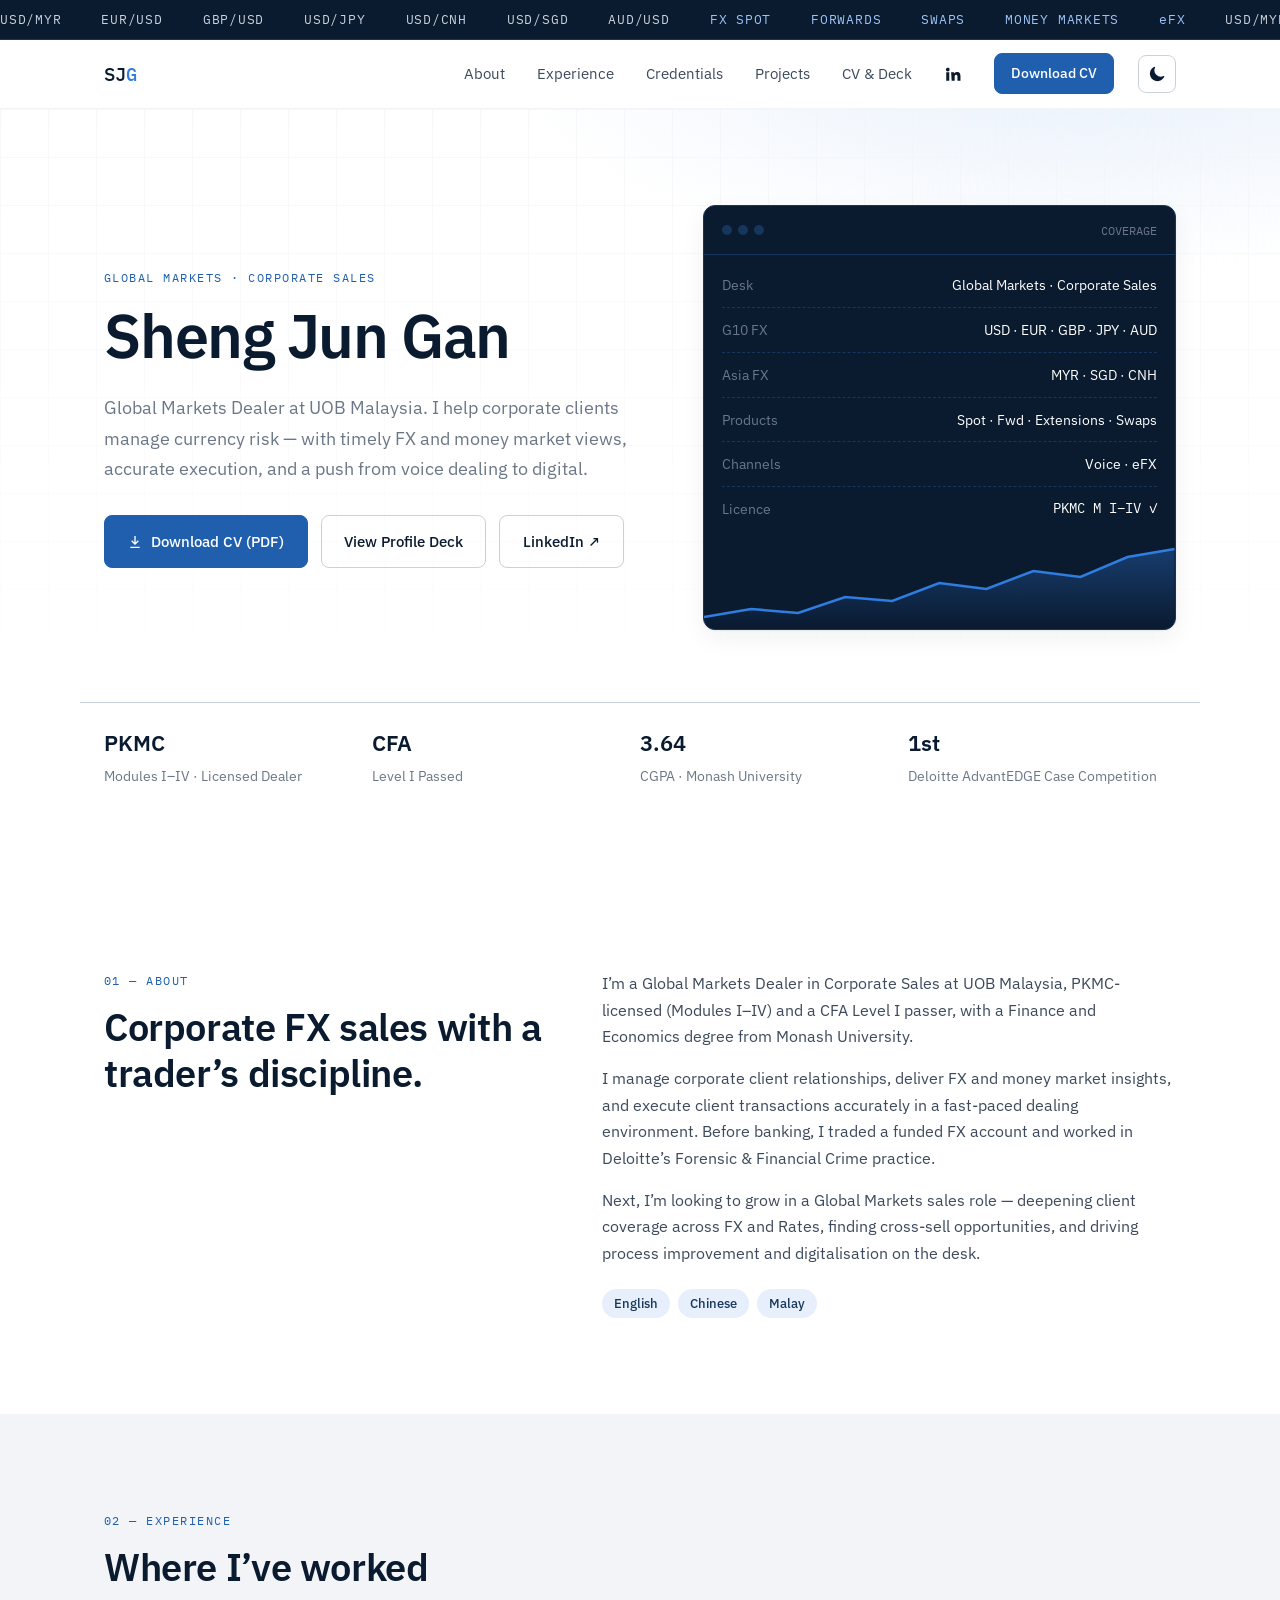
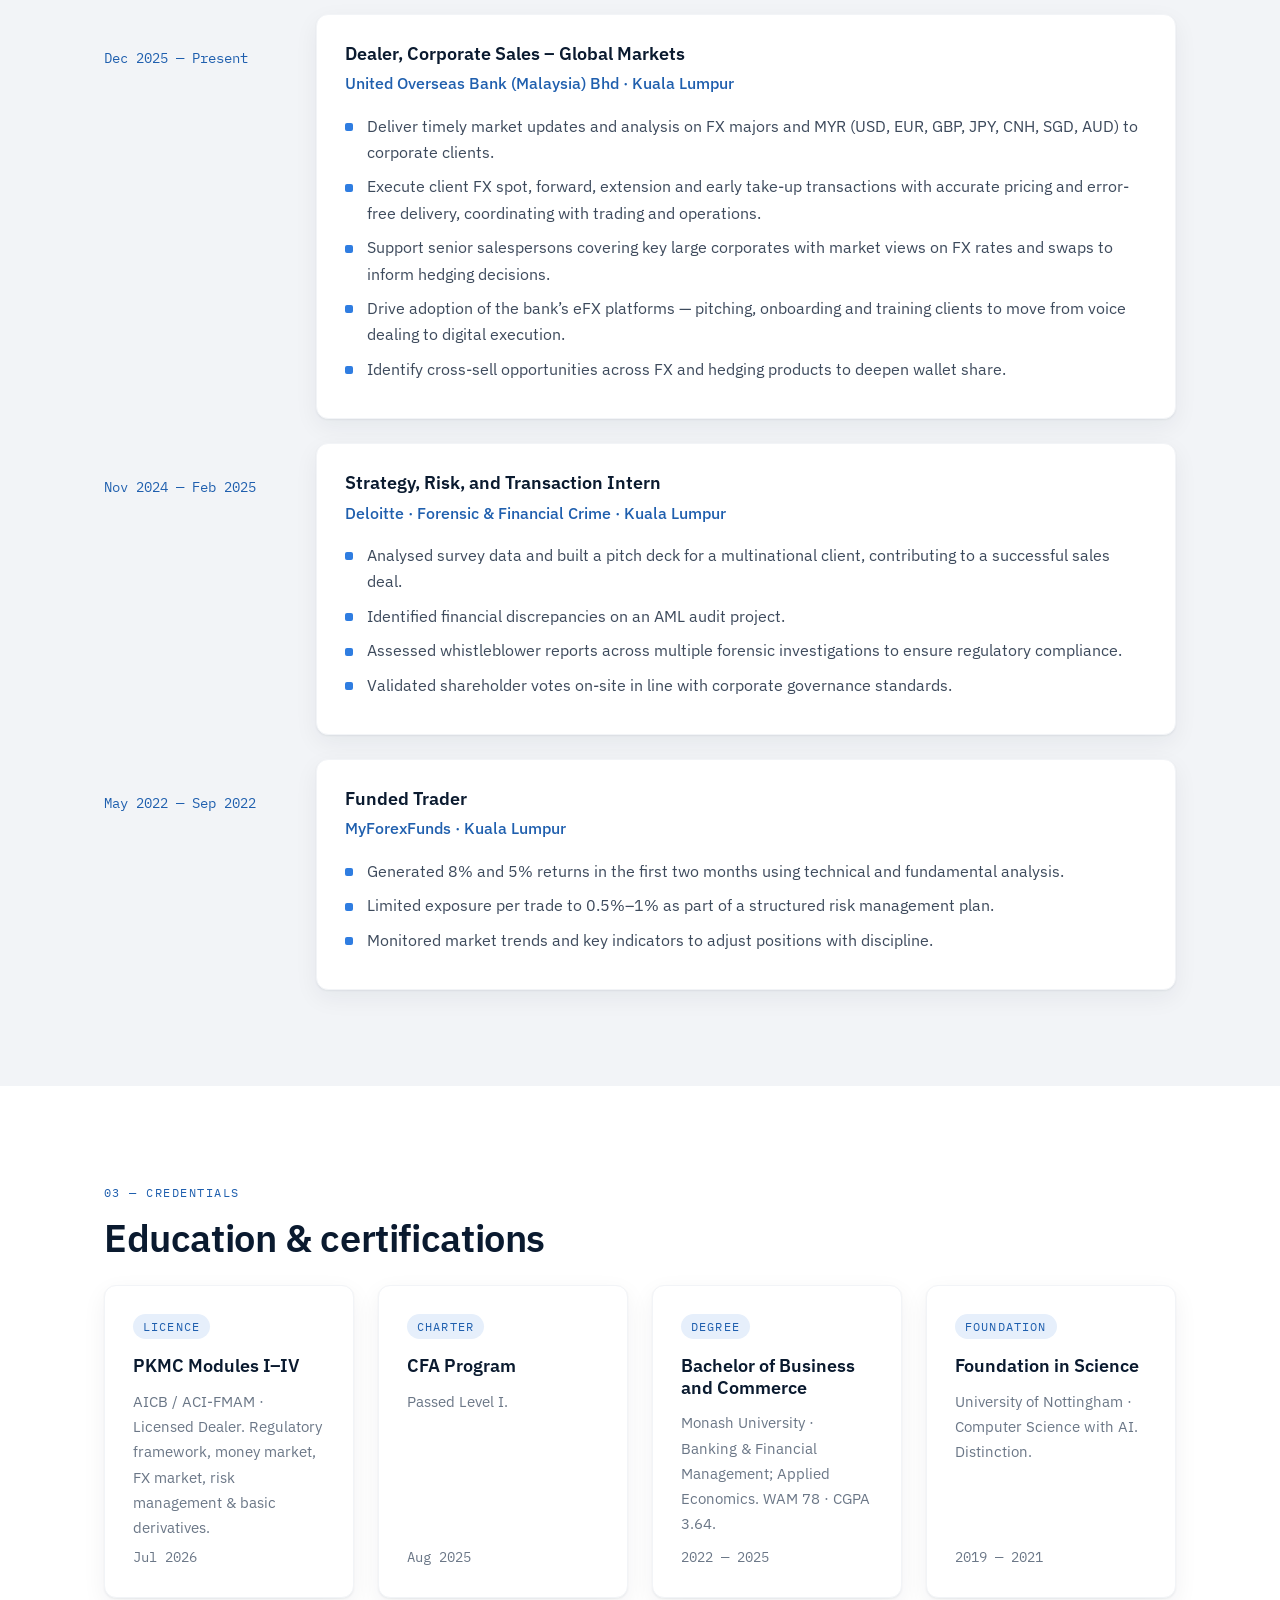
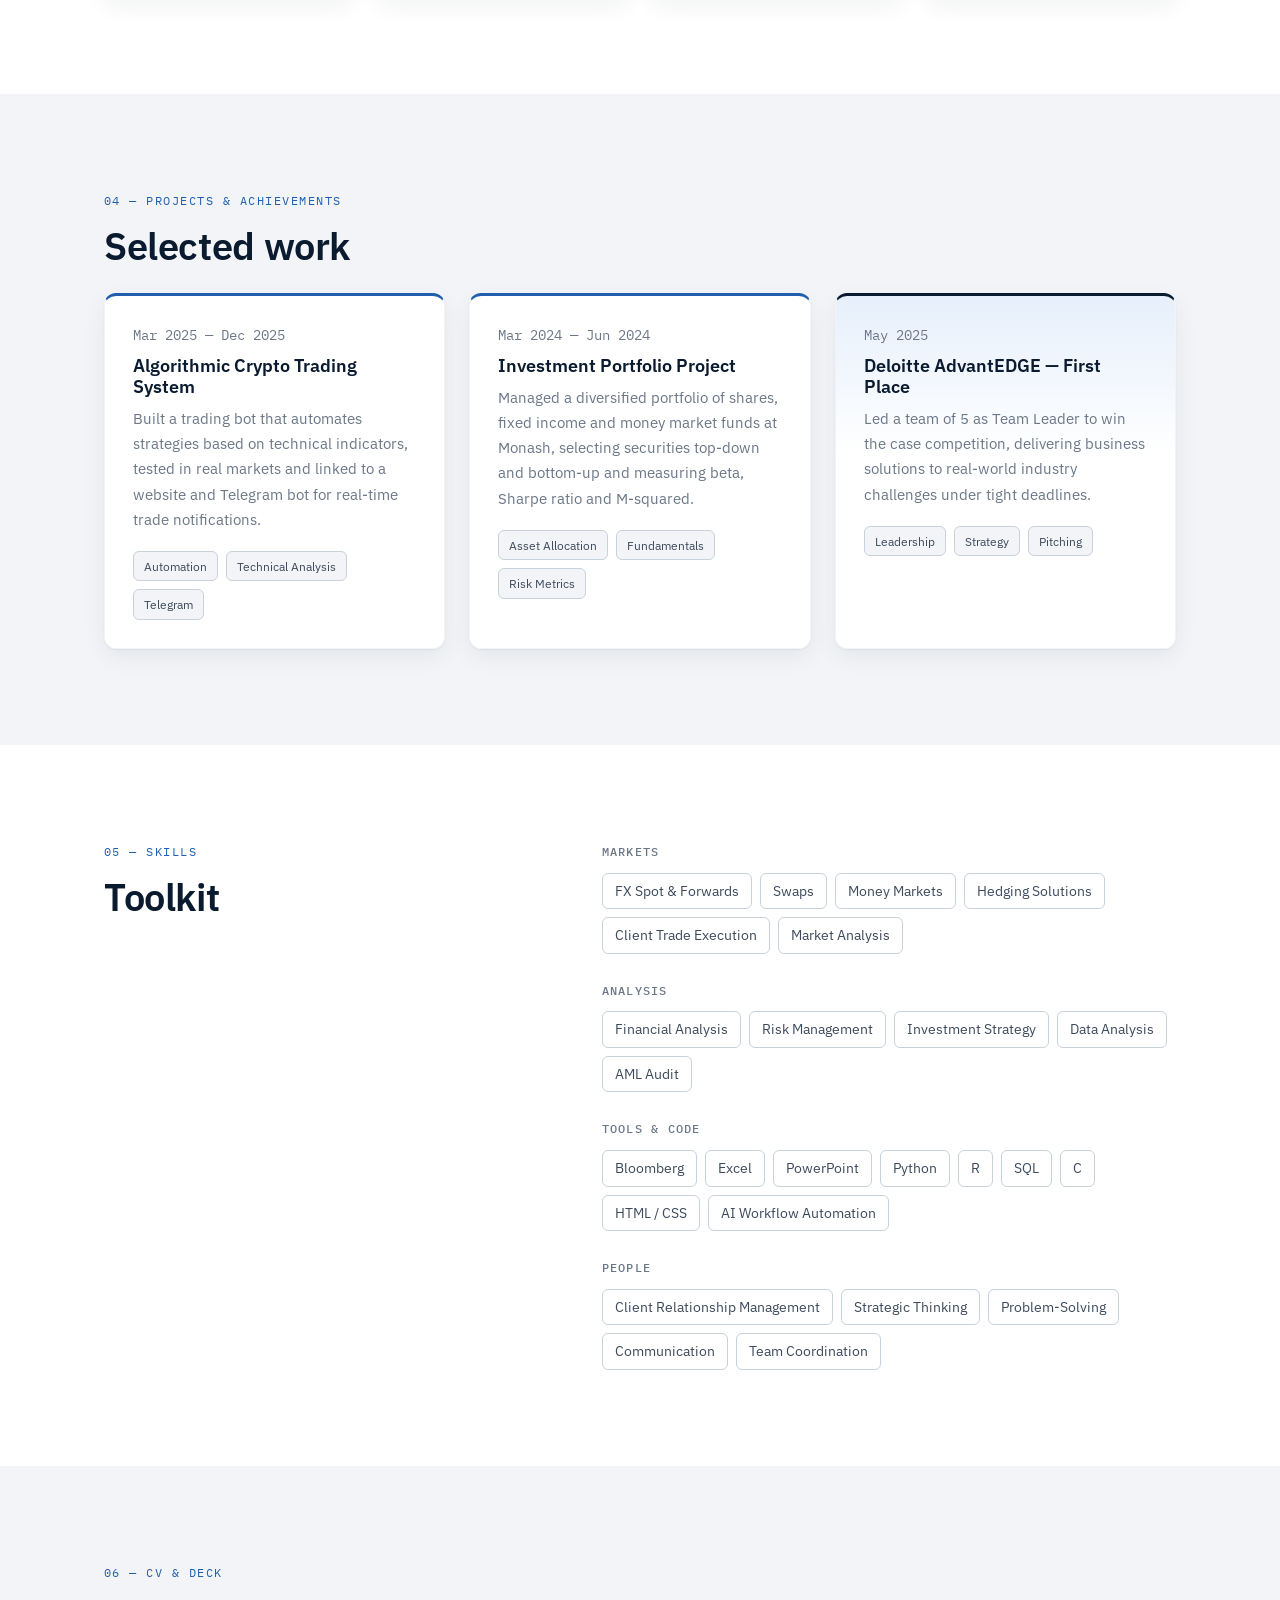
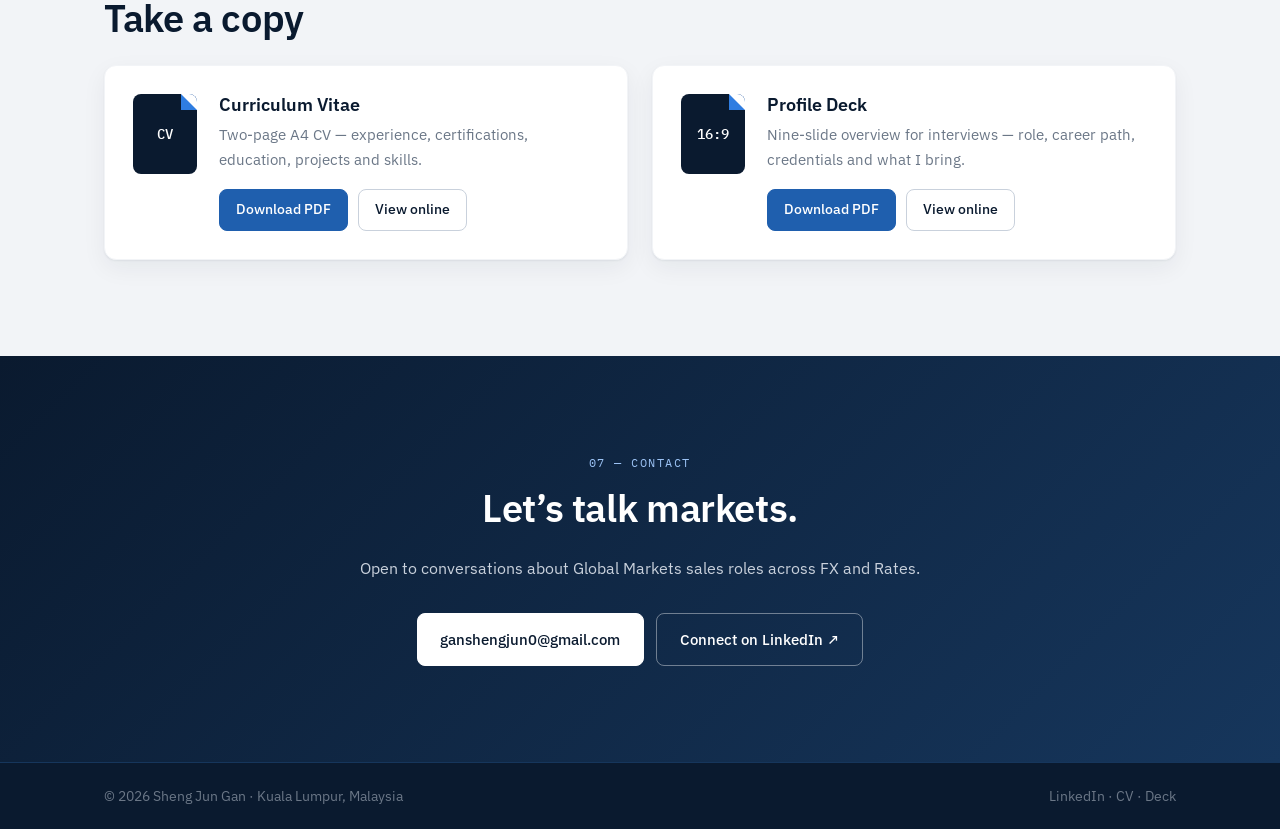
==== commit 085f3545: "Add files via upload" ====
--- a/index.html
+++ b/index.html
@@ -8,8 +8,19 @@
 
   <link rel="preconnect" href="https://fonts.googleapis.com" />
   <link rel="preconnect" href="https://fonts.gstatic.com" crossorigin />
-  <link href="https://fonts.googleapis.com/css2?family=IBM+Plex+Mono:wght@400;500&family=Inter:wght@400;500;600;700&display=swap" rel="stylesheet" />
+  <link href="https://fonts.googleapis.com/css2?family=IBM+Plex+Mono:wght@400;500&family=IBM+Plex+Sans:wght@300;400;500;600;700&display=swap" rel="stylesheet" />
   <link rel="stylesheet" href="style.css" />
+  <!-- Theme: apply saved choice (or system setting) before first paint to avoid a flash -->
+  <script>
+    (function () {
+      var t = null;
+      try { t = localStorage.getItem('theme'); } catch (e) {}
+      if (t !== 'light' && t !== 'dark') {
+        t = window.matchMedia && window.matchMedia('(prefers-color-scheme: dark)').matches ? 'dark' : 'light';
+      }
+      document.documentElement.setAttribute('data-theme', t);
+    })();
+  </script>
 </head>
 <body>
 
@@ -40,6 +51,10 @@
         </a>
         <a href="cv.pdf" download="Sheng_Jun_Gan_CV.pdf" class="btn btn--small">Download CV</a>
       </nav>
+      <button type="button" class="theme-toggle" id="theme-toggle" aria-label="Switch to dark mode" title="Toggle light / dark mode">
+        <svg class="icon-moon" viewBox="0 0 24 24" aria-hidden="true"><path fill="currentColor" d="M20.7 14.6A8.5 8.5 0 0 1 9.4 3.3a.75.75 0 0 0-.97-.93A10 10 0 1 0 21.63 15.6a.75.75 0 0 0-.93-.97z"/></svg>
+        <svg class="icon-sun" viewBox="0 0 24 24" aria-hidden="true"><circle cx="12" cy="12" r="4.5" fill="currentColor"/><g stroke="currentColor" stroke-width="2" stroke-linecap="round"><path d="M12 2v2M12 20v2M4.9 4.9l1.4 1.4M17.7 17.7l1.4 1.4M2 12h2M20 12h2M4.9 19.1l1.4-1.4M17.7 6.3l1.4-1.4"/></g></svg>
+      </button>
     </div>
   </header>
 
@@ -309,5 +324,33 @@
     </div>
   </footer>
 
+  <!-- Theme toggle: switch, remember choice, follow system if no choice saved -->
+  <script>
+    (function () {
+      var root = document.documentElement;
+      var btn = document.getElementById('theme-toggle');
+      function label() {
+        var dark = root.getAttribute('data-theme') === 'dark';
+        btn.setAttribute('aria-label', dark ? 'Switch to light mode' : 'Switch to dark mode');
+        btn.setAttribute('aria-pressed', dark ? 'true' : 'false');
+      }
+      btn.addEventListener('click', function () {
+        var next = root.getAttribute('data-theme') === 'dark' ? 'light' : 'dark';
+        root.setAttribute('data-theme', next);
+        try { localStorage.setItem('theme', next); } catch (e) {}
+        label();
+      });
+      if (window.matchMedia) {
+        var mq = window.matchMedia('(prefers-color-scheme: dark)');
+        var onChange = function (e) {
+          var saved = null;
+          try { saved = localStorage.getItem('theme'); } catch (err) {}
+          if (!saved) { root.setAttribute('data-theme', e.matches ? 'dark' : 'light'); label(); }
+        };
+        if (mq.addEventListener) mq.addEventListener('change', onChange); else if (mq.addListener) mq.addListener(onChange);
+      }
+      label();
+    })();
+  </script>
 </body>
 </html>
--- a/style.css
+++ b/style.css
@@ -23,8 +23,47 @@
   --shadow: 0 1px 2px rgba(10, 26, 47, .06), 0 8px 24px rgba(10, 26, 47, .06);
   --max: 1120px;
 
-  --sans: "Inter", system-ui, -apple-system, Segoe UI, Roboto, sans-serif;
+  --sans: "IBM Plex Sans", system-ui, -apple-system, Segoe UI, Roboto, sans-serif;
   --mono: "IBM Plex Mono", ui-monospace, Menlo, monospace;
+
+  /* Theme tokens — light (default) */
+  --bg:          var(--white);
+  --bg-alt:      var(--grey-100);
+  --surface:     var(--white);
+  --text:        var(--grey-700);
+  --heading:     var(--navy-900);
+  --muted:       var(--grey-500);
+  --border:      var(--grey-300);
+  --border-soft: var(--grey-100);
+  --accent:      var(--blue-600);
+  --accent-soft: var(--blue-100);
+  --accent-ink:  var(--navy-700);
+  --nav-bg:      rgba(255, 255, 255, .92);
+  --grid-line:   var(--grey-100);
+  --glow:        var(--blue-100);
+  --shadow-hover: 0 2px 4px rgba(10,26,47,.06), 0 16px 32px rgba(10,26,47,.1);
+  color-scheme: light;
+}
+
+/* Theme tokens — dark */
+:root[data-theme="dark"] {
+  --bg:          #08111f;
+  --bg-alt:      #0c1729;
+  --surface:     #101e34;
+  --text:        #c3ccd8;
+  --heading:     #f2f5f9;
+  --muted:       #8a96a8;
+  --border:      #26364f;
+  --border-soft: #1a2940;
+  --accent:      #6aa8f0;
+  --accent-soft: rgba(47, 125, 225, .16);
+  --accent-ink:  #b9d4f7;
+  --nav-bg:      rgba(8, 17, 31, .88);
+  --grid-line:   rgba(255, 255, 255, .04);
+  --glow:        rgba(47, 125, 225, .18);
+  --shadow:      0 1px 2px rgba(0,0,0,.3), 0 8px 24px rgba(0,0,0,.25);
+  --shadow-hover: 0 2px 4px rgba(0,0,0,.3), 0 16px 32px rgba(0,0,0,.35);
+  color-scheme: dark;
 }
 
 *,
@@ -35,9 +74,10 @@
 
 body {
   font-family: var(--sans);
-  color: var(--grey-700);
-  background: var(--white);
+  color: var(--text);
+  background: var(--bg);
   line-height: 1.65;
+  transition: background-color .25s, color .25s;
   -webkit-font-smoothing: antialiased;
 }
 
@@ -46,21 +86,21 @@
 
 .container { width: 100%; max-width: var(--max); margin: 0 auto; padding: 0 24px; }
 
-h1, h2, h3 { color: var(--navy-900); line-height: 1.2; font-weight: 600; }
+h1, h2, h3 { color: var(--heading); line-height: 1.2; font-weight: 600; }
 h1 { font-size: clamp(2.4rem, 5vw, 3.8rem); letter-spacing: -0.02em; }
 h2 { font-size: clamp(1.7rem, 3vw, 2.4rem); letter-spacing: -0.01em; margin-bottom: 1.5rem; }
 h3 { font-size: 1.1rem; margin-bottom: .4rem; }
 p + p { margin-top: 1rem; }
 
 .mono  { font-family: var(--mono); font-size: .85rem; }
-.muted { color: var(--grey-500); }
+.muted { color: var(--muted); }
 
 .eyebrow {
   font-family: var(--mono);
   font-size: .78rem;
   letter-spacing: .12em;
   text-transform: uppercase;
-  color: var(--blue-600);
+  color: var(--accent);
   margin-bottom: .8rem;
 }
 .eyebrow--light { color: #9cc3f5; }
@@ -78,8 +118,8 @@
   transition: background .2s, transform .2s, border-color .2s;
 }
 .btn:hover { background: var(--navy-700); border-color: var(--navy-700); transform: translateY(-1px); }
-.btn--ghost { background: transparent; color: var(--navy-800); border-color: var(--grey-300); }
-.btn--ghost:hover { background: var(--grey-100); color: var(--navy-900); border-color: var(--grey-300); }
+.btn--ghost { background: transparent; color: var(--heading); border-color: var(--border); }
+.btn--ghost:hover { background: var(--bg-alt); color: var(--heading); border-color: var(--border); }
 .btn--small { padding: .5rem 1rem; font-size: .88rem; }
 .btn--light { background: var(--white); color: var(--navy-900); border-color: var(--white); }
 .btn--light:hover { background: var(--blue-100); border-color: var(--blue-100); }
@@ -117,24 +157,39 @@
   position: sticky;
   top: 0;
   z-index: 50;
-  background: rgba(255, 255, 255, .92);
+  background: var(--nav-bg);
   backdrop-filter: blur(8px);
-  border-bottom: 1px solid var(--grey-100);
-}
-.nav__inner { display: flex; align-items: center; justify-content: space-between; height: 68px; }
-.nav__logo { font-family: var(--mono); font-weight: 500; font-size: 1.2rem; color: var(--navy-900); }
+  border-bottom: 1px solid var(--border-soft);
+}
+.nav__inner { display: flex; align-items: center; gap: 1.5rem; height: 68px; }
+.nav__logo { font-family: var(--mono); font-weight: 500; font-size: 1.2rem; color: var(--heading); margin-right: auto; }
 .nav__logo span { color: var(--blue-500); }
 .nav__links { display: flex; align-items: center; gap: 2rem; font-size: .95rem; }
-.nav__links a:not(.btn) { color: var(--grey-700); transition: color .2s; }
-.nav__links a:not(.btn):hover { color: var(--blue-600); }
-.nav__icon { display: inline-flex; color: var(--navy-800) !important; }
+.nav__links a:not(.btn) { color: var(--text); transition: color .2s; }
+.nav__links a:not(.btn):hover { color: var(--accent); }
+.nav__icon { display: inline-flex; color: var(--heading) !important; }
+
+/* Theme toggle */
+.theme-toggle {
+  display: inline-grid; place-items: center;
+  width: 38px; height: 38px; flex: none;
+  border-radius: 8px; border: 1px solid var(--border);
+  background: transparent; color: var(--heading);
+  cursor: pointer; transition: background .2s, border-color .2s;
+}
+.theme-toggle:hover { background: var(--bg-alt); }
+.theme-toggle:focus-visible { outline: 2px solid var(--accent); outline-offset: 2px; }
+.theme-toggle svg { width: 18px; height: 18px; }
+.theme-toggle .icon-sun { display: none; }
+:root[data-theme="dark"] .theme-toggle .icon-sun { display: block; }
+:root[data-theme="dark"] .theme-toggle .icon-moon { display: none; }
 
 .nav__toggle { display: none; }
 .nav__burger { display: none; cursor: pointer; width: 28px; height: 20px; position: relative; }
 .nav__burger span,
 .nav__burger span::before,
 .nav__burger span::after {
-  position: absolute; left: 0; width: 100%; height: 2px; background: var(--navy-900);
+  position: absolute; left: 0; width: 100%; height: 2px; background: var(--heading);
   content: ""; transition: transform .25s, top .25s, opacity .25s;
 }
 .nav__burger span { top: 9px; }
@@ -145,16 +200,16 @@
 .hero {
   padding: 96px 0 64px;
   background:
-    radial-gradient(1000px 400px at 85% -10%, var(--blue-100), transparent 60%),
-    linear-gradient(var(--white), var(--white));
+    radial-gradient(1000px 400px at 85% -10%, var(--glow), transparent 60%),
+    linear-gradient(var(--bg), var(--bg));
   position: relative;
 }
 .hero::before { /* faint chart grid */
   content: "";
   position: absolute; inset: 0;
   background-image:
-    linear-gradient(var(--grey-100) 1px, transparent 1px),
-    linear-gradient(90deg, var(--grey-100) 1px, transparent 1px);
+    linear-gradient(var(--grid-line) 1px, transparent 1px),
+    linear-gradient(90deg, var(--grid-line) 1px, transparent 1px);
   background-size: 48px 48px;
   mask-image: linear-gradient(to bottom, rgba(0,0,0,.7), transparent 85%);
   -webkit-mask-image: linear-gradient(to bottom, rgba(0,0,0,.7), transparent 85%);
@@ -162,13 +217,13 @@
 }
 .hero > * { position: relative; }
 .hero__grid { display: grid; grid-template-columns: 1.15fr 1fr; gap: 56px; align-items: center; }
-.hero__lead { font-size: 1.15rem; max-width: 34rem; margin: 1.2rem 0 2rem; color: var(--grey-500); }
+.hero__lead { font-size: 1.15rem; max-width: 34rem; margin: 1.2rem 0 2rem; color: var(--muted); }
 .hero__cta { display: flex; gap: .8rem; flex-wrap: wrap; }
 
 /* ---------- Cards ---------- */
 .card {
-  background: var(--white);
-  border: 1px solid var(--grey-100);
+  background: var(--surface);
+  border: 1px solid var(--border-soft);
   border-radius: var(--radius);
   padding: 28px;
   box-shadow: var(--shadow);
@@ -199,15 +254,15 @@
 /* Stats strip */
 .stats {
   display: grid; grid-template-columns: repeat(4, 1fr);
-  margin-top: 72px; border-top: 1px solid var(--grey-300);
+  margin-top: 72px; border-top: 1px solid var(--border);
 }
 .stats div { padding: 22px 0; }
-.stats strong { display: block; font-size: 1.4rem; color: var(--navy-900); font-weight: 600; }
-.stats span { font-size: .88rem; color: var(--grey-500); }
+.stats strong { display: block; font-size: 1.4rem; color: var(--heading); font-weight: 600; }
+.stats span { font-size: .88rem; color: var(--muted); }
 
 /* ---------- Sections ---------- */
 .section { padding: 96px 0; }
-.section--grey { background: var(--grey-100); }
+.section--grey { background: var(--bg-alt); }
 .two-col { display: grid; grid-template-columns: 1fr 1.3fr; gap: 56px; }
 
 .grid { display: grid; gap: 24px; }
@@ -218,8 +273,8 @@
 /* Timeline */
 .timeline { display: grid; gap: 24px; position: relative; }
 .timeline__item { display: grid; grid-template-columns: 180px 1fr; gap: 32px; }
-.timeline__meta { padding-top: 30px; color: var(--blue-600); position: relative; }
-.org { color: var(--blue-600); font-weight: 500; margin-bottom: 1rem; }
+.timeline__meta { padding-top: 30px; color: var(--accent); position: relative; }
+.org { color: var(--accent); font-weight: 500; margin-bottom: 1rem; }
 
 .ticks { list-style: none; }
 .ticks li { position: relative; padding-left: 1.4rem; margin-bottom: .5rem; }
@@ -230,23 +285,23 @@
 
 /* Credentials */
 .cred { display: flex; flex-direction: column; gap: .4rem; }
-.cred p { flex: 1; color: var(--grey-500); font-size: .95rem; }
+.cred p { flex: 1; color: var(--muted); font-size: .95rem; }
 .cred__tag {
   align-self: flex-start;
   font-family: var(--mono); font-size: .72rem; text-transform: uppercase; letter-spacing: .1em;
-  color: var(--blue-600); background: var(--blue-100); padding: 3px 10px; border-radius: 99px;
+  color: var(--accent); background: var(--accent-soft); padding: 3px 10px; border-radius: 99px;
   margin-bottom: .6rem;
 }
-.card:hover { transform: translateY(-3px); box-shadow: 0 2px 4px rgba(10,26,47,.06), 0 16px 32px rgba(10,26,47,.1); }
+.card:hover { transform: translateY(-3px); box-shadow: var(--shadow-hover); }
 .terminal:hover { transform: none; }
 
 /* Projects */
 .project { border-top: 3px solid var(--blue-600); }
-.project p { color: var(--grey-500); font-size: .95rem; margin-bottom: 1.2rem; }
+.project p { color: var(--muted); font-size: .95rem; margin-bottom: 1.2rem; }
 .chips { display: flex; flex-wrap: wrap; gap: 8px; }
 .chips span {
   font-size: .78rem; padding: 4px 10px; border-radius: 6px;
-  background: var(--grey-100); color: var(--grey-700); border: 1px solid var(--grey-300);
+  background: var(--bg-alt); color: var(--text); border: 1px solid var(--border);
 }
 
 
@@ -263,16 +318,16 @@
 /* Projects: date label + award variant */
 .project .mono { display: block; margin-bottom: .5rem; }
 .project h3 { margin-bottom: .6rem; }
-.project--award { border-top-color: var(--navy-900); background: linear-gradient(180deg, var(--blue-100), var(--white) 45%); }
+.project--award { border-top-color: var(--heading); background: linear-gradient(180deg, var(--accent-soft), var(--surface) 45%); }
 
 /* About: languages */
 .langs { list-style: none; display: flex; gap: .5rem; margin-top: 1.4rem; }
-.langs li { font-size: .82rem; padding: 4px 12px; border-radius: 99px; background: var(--blue-100); color: var(--navy-700); font-weight: 500; }
+.langs li { font-size: .82rem; padding: 4px 12px; border-radius: 99px; background: var(--accent-soft); color: var(--accent-ink); font-weight: 500; }
 
 /* Skills (grouped chips) */
 .skillset { display: grid; gap: 26px; }
-.skillset h4 { font-family: var(--mono); font-size: .78rem; font-weight: 500; letter-spacing: .1em; text-transform: uppercase; color: var(--grey-500); margin-bottom: .7rem; }
-.skillset .chips span { background: var(--white); font-size: .85rem; padding: 6px 12px; }
+.skillset h4 { font-family: var(--mono); font-size: .78rem; font-weight: 500; letter-spacing: .1em; text-transform: uppercase; color: var(--muted); margin-bottom: .7rem; }
+.skillset .chips span { background: var(--surface); font-size: .85rem; padding: 6px 12px; }
 
 /* Documents */
 .doc { display: flex; gap: 22px; align-items: flex-start; }
@@ -283,11 +338,19 @@
   font-family: var(--mono); font-size: .85rem; font-weight: 500;
   position: relative; overflow: hidden;
 }
-.doc__icon::after { content: ""; position: absolute; top: 0; right: 0; border-width: 0 16px 16px 0; border-style: solid; border-color: var(--grey-100) var(--grey-100) var(--blue-500) var(--blue-500); }
-.doc p { color: var(--grey-500); font-size: .95rem; margin: .3rem 0 1.1rem; }
+.doc__icon::after { content: ""; position: absolute; top: 0; right: 0; border-width: 0 16px 16px 0; border-style: solid; border-color: var(--surface) var(--surface) var(--blue-500) var(--blue-500); }
+.doc p { color: var(--muted); font-size: .95rem; margin: .3rem 0 1.1rem; }
 .doc__actions { display: flex; gap: .6rem; flex-wrap: wrap; }
 
 .footer a:hover { color: var(--white); }
+
+/* Dark mode: lift always-navy blocks off the darker page */
+:root[data-theme="dark"] .terminal { background: #0d2140; border-color: #1f3a60; }
+:root[data-theme="dark"] .doc__icon { background: #16365c; }
+:root[data-theme="dark"] .contact { background: linear-gradient(135deg, #0d2140, #16365c); }
+:root[data-theme="dark"] .ticker,
+:root[data-theme="dark"] .footer { background: #060d18; border-color: var(--border-soft); }
+:root[data-theme="dark"] .btn:not(.btn--ghost):not(.btn--light):not(.btn--outline-light):hover { background: var(--blue-500); border-color: var(--blue-500); }
 
 /* ---------- Responsive ---------- */
 @media (max-width: 900px) {
@@ -304,12 +367,14 @@
   .section { padding: 72px 0; }
   .hero { padding: 64px 0 48px; }
 
-  .nav__burger { display: block; }
+  .nav__burger { display: block; order: 2; }
+  .theme-toggle { order: 1; }
+  .nav__logo { order: 0; }
   .nav__links {
     position: absolute; top: 68px; left: 0; right: 0;
     flex-direction: column; align-items: flex-start; gap: 1.2rem;
-    padding: 24px 16px; background: var(--white);
-    border-bottom: 1px solid var(--grey-100); box-shadow: var(--shadow);
+    padding: 24px 16px; background: var(--surface);
+    border-bottom: 1px solid var(--border-soft); box-shadow: var(--shadow);
     display: none;
   }
   .nav__toggle:checked ~ .nav__links { display: flex; }
@@ -324,5 +389,6 @@
 @media (prefers-reduced-motion: reduce) {
   .ticker__track { animation: none; }
   html { scroll-behavior: auto; }
+  body { transition: none; }
 }
 .footer p + p { margin-top: 0; }
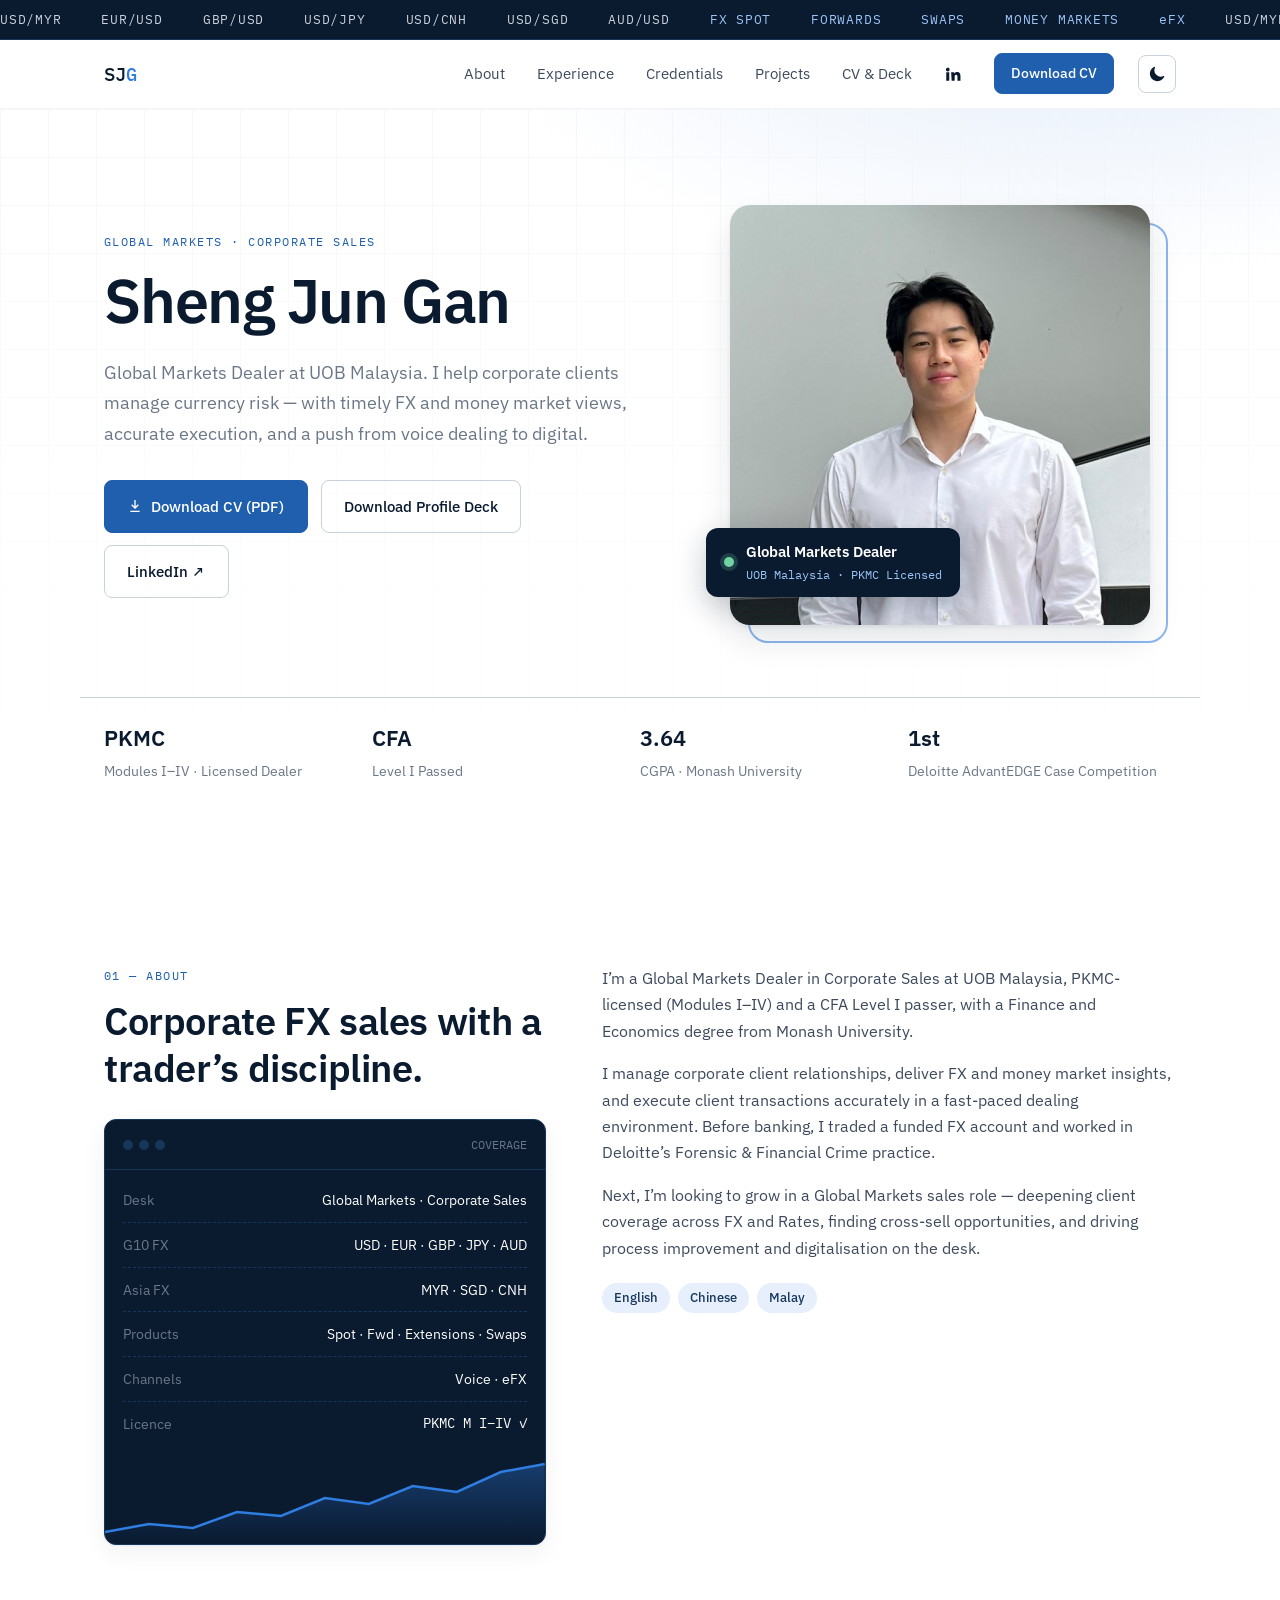
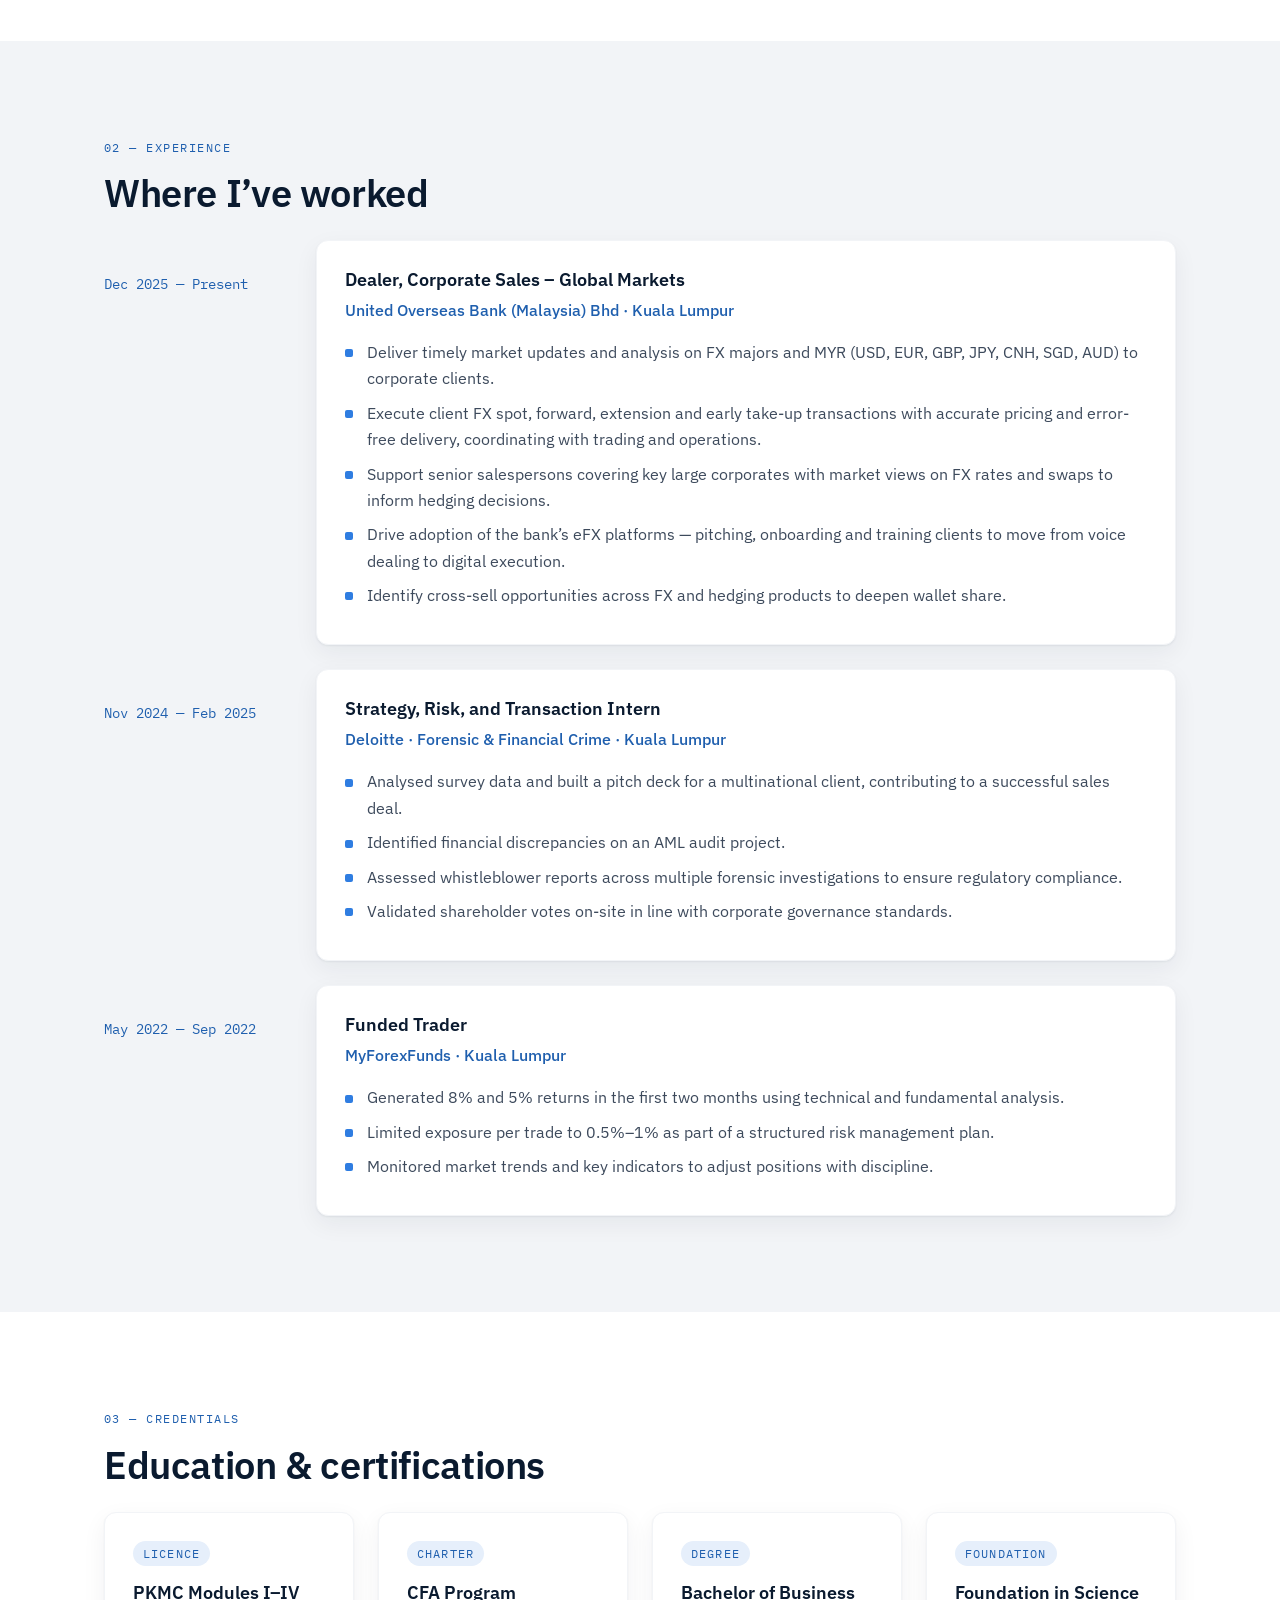
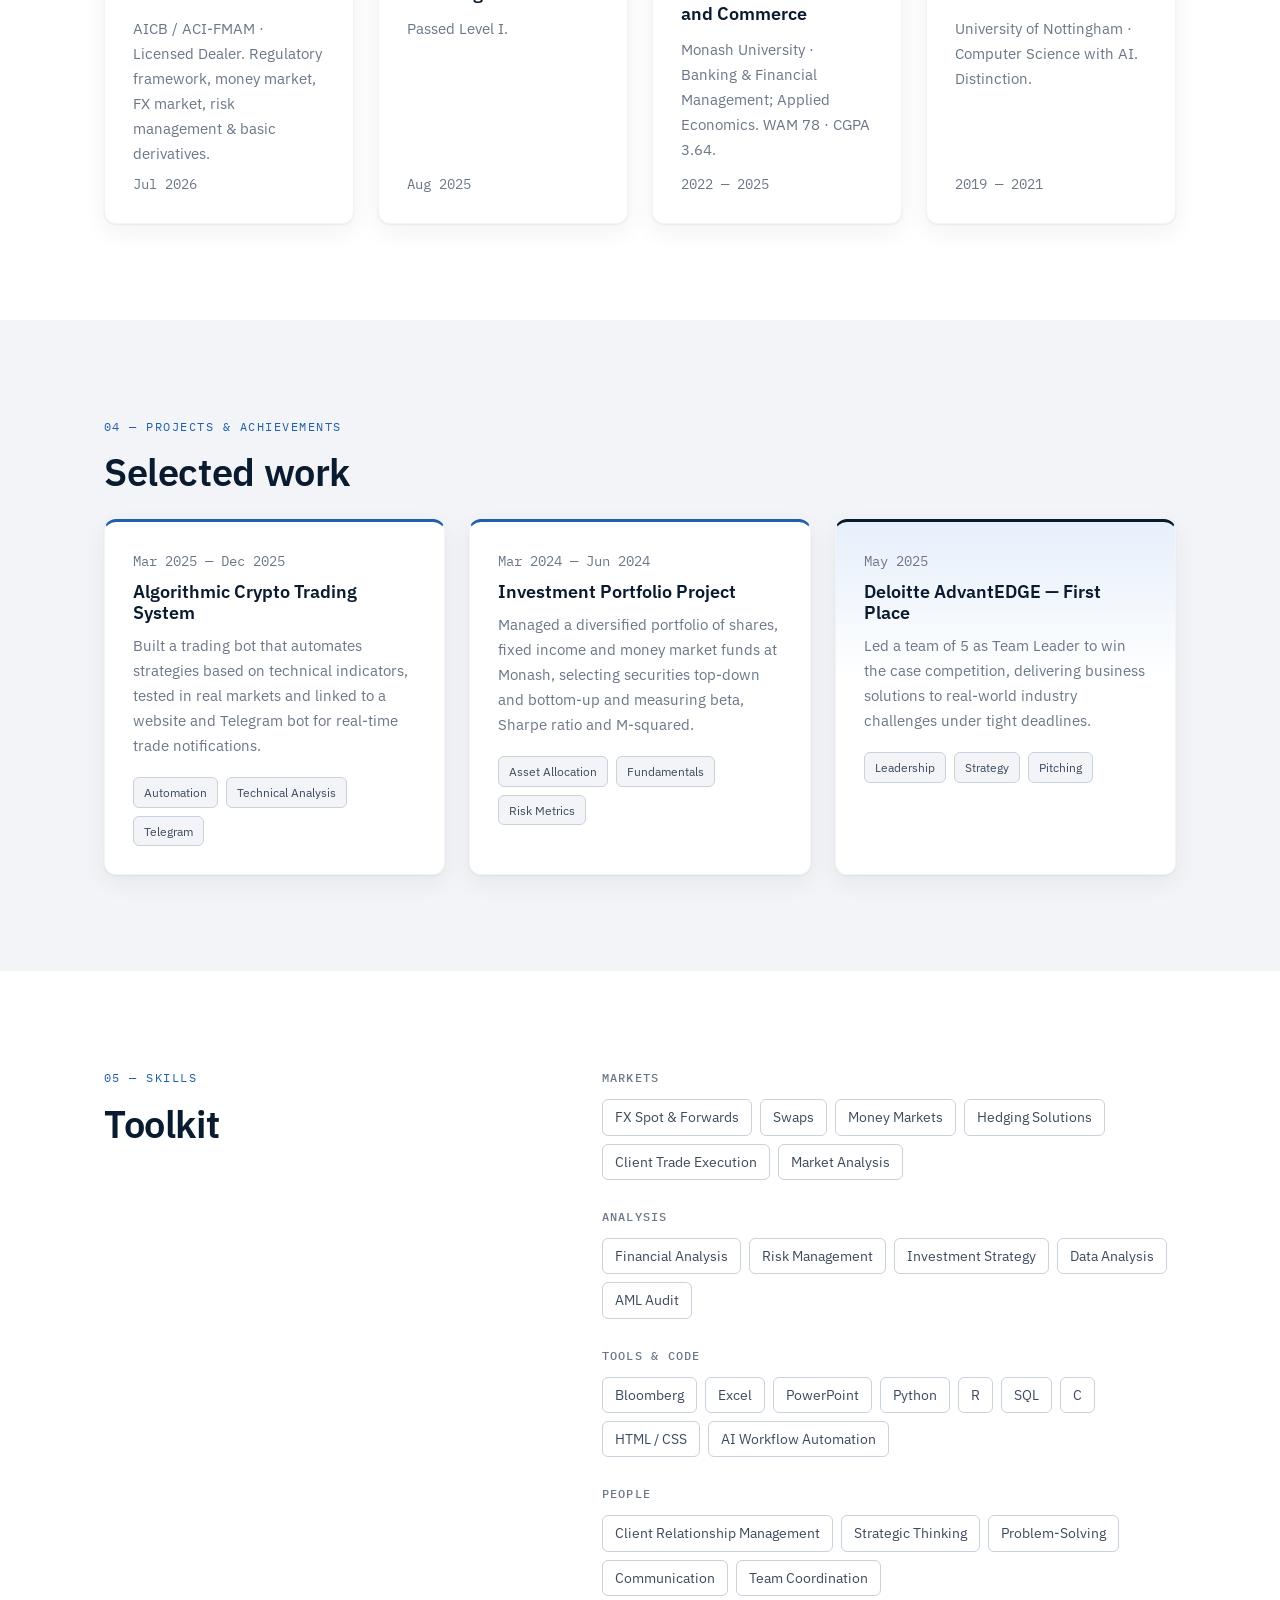
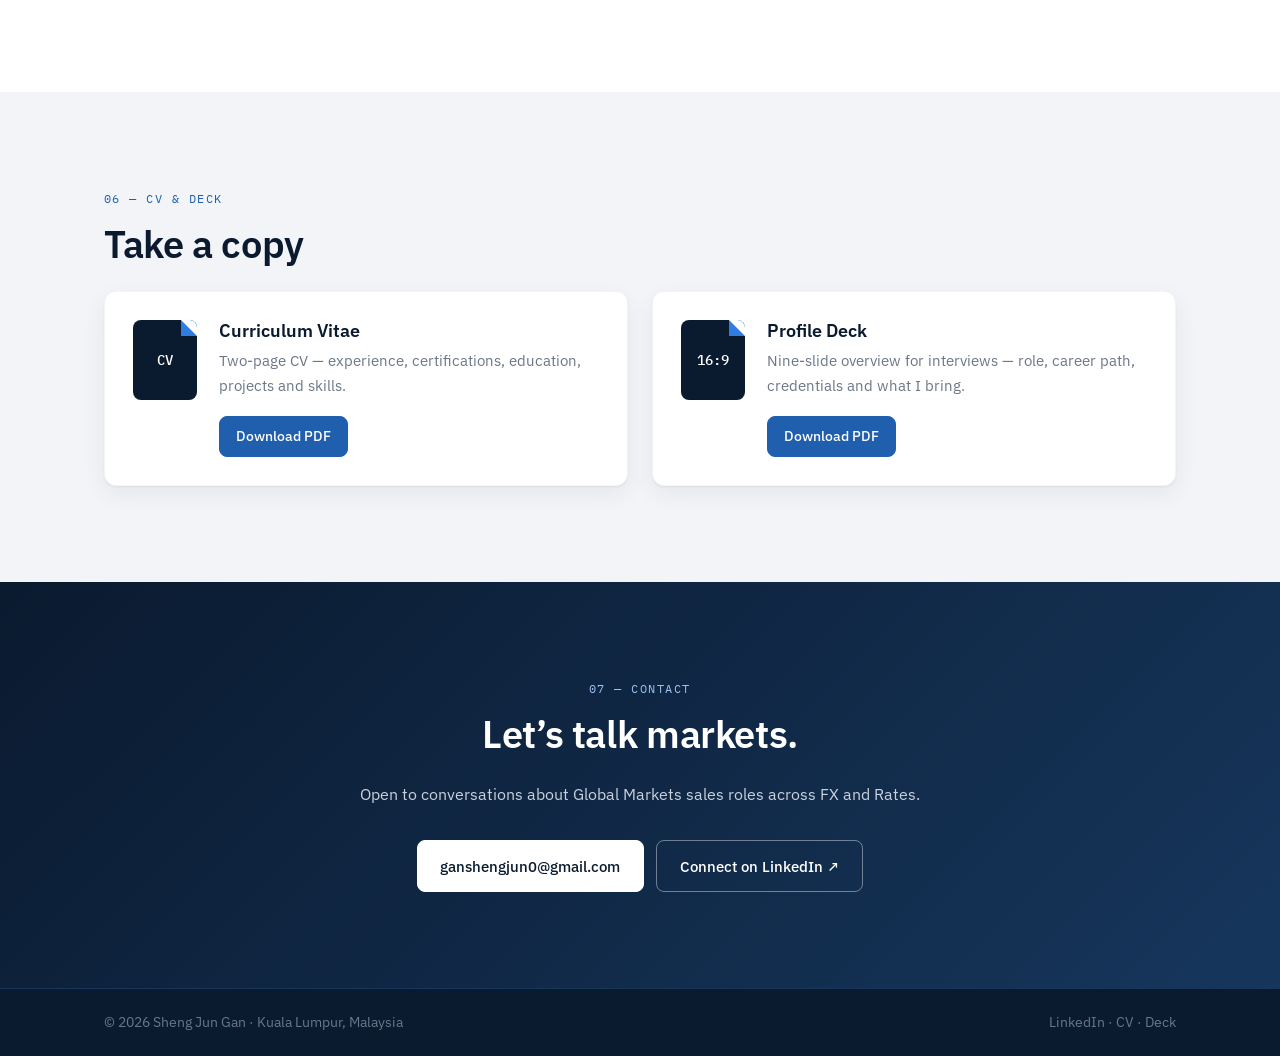
==== commit e54e2de2: "Add files via upload" ====
--- a/index.html
+++ b/index.html
@@ -75,13 +75,37 @@
               <svg viewBox="0 0 24 24" width="16" height="16" aria-hidden="true"><path fill="currentColor" d="M11 3h2v9.6l3.3-3.3 1.4 1.4L12 16.4l-5.7-5.7 1.4-1.4 3.3 3.3zM5 19h14v2H5z"/></svg>
               Download CV (PDF)
             </a>
-            <a href="slides.html" class="btn btn--ghost">View Profile Deck</a>
+            <a href="slides.pdf" download="Sheng_Jun_Gan_Profile_Deck.pdf" class="btn btn--ghost">Download Profile Deck</a>
             <a href="https://www.linkedin.com/in/sheng-jun-gan/" target="_blank" rel="noopener" class="btn btn--ghost">LinkedIn ↗</a>
           </div>
         </div>
 
-        <!-- Coverage card -->
-        <div class="card terminal">
+        <!-- Photo -->
+        <figure class="portrait">
+          <img src="photo.jpg" alt="Sheng Jun Gan" width="720" height="720" />
+          <figcaption class="portrait__badge">
+            <span class="portrait__dot"></span>
+            <span><strong>Global Markets Dealer</strong><em>UOB Malaysia · PKMC Licensed</em></span>
+          </figcaption>
+        </figure>
+      </div>
+
+      <div class="container stats">
+        <div><strong>PKMC</strong><span>Modules I–IV · Licensed Dealer</span></div>
+        <div><strong>CFA</strong><span>Level I Passed</span></div>
+        <div><strong>3.64</strong><span>CGPA · Monash University</span></div>
+        <div><strong>1st</strong><span>Deloitte AdvantEDGE Case Competition</span></div>
+      </div>
+    </section>
+
+    <!-- ===== About ===== -->
+    <section id="about" class="section">
+      <div class="container two-col">
+        <div>
+          <p class="eyebrow">01 — About</p>
+          <h2>Corporate FX sales with a trader’s discipline.</h2>
+          <!-- Coverage card -->
+        <div class="card terminal terminal--about">
           <div class="terminal__head">
             <span class="dot"></span><span class="dot"></span><span class="dot"></span>
             <p>COVERAGE</p>
@@ -100,22 +124,6 @@
             <path d="M0 78 L40 70 L80 74 L120 58 L160 62 L200 44 L240 50 L280 32 L320 38 L360 18 L400 10" fill="none" stroke="#2f7de1" stroke-width="2.5" vector-effect="non-scaling-stroke"/>
           </svg>
         </div>
-      </div>
-
-      <div class="container stats">
-        <div><strong>PKMC</strong><span>Modules I–IV · Licensed Dealer</span></div>
-        <div><strong>CFA</strong><span>Level I Passed</span></div>
-        <div><strong>3.64</strong><span>CGPA · Monash University</span></div>
-        <div><strong>1st</strong><span>Deloitte AdvantEDGE Case Competition</span></div>
-      </div>
-    </section>
-
-    <!-- ===== About ===== -->
-    <section id="about" class="section">
-      <div class="container two-col">
-        <div>
-          <p class="eyebrow">01 — About</p>
-          <h2>Corporate FX sales with a trader’s discipline.</h2>
         </div>
         <div>
           <p>
@@ -280,10 +288,9 @@
             <div class="doc__icon">CV</div>
             <div>
               <h3>Curriculum Vitae</h3>
-              <p>Two-page A4 CV — experience, certifications, education, projects and skills.</p>
+              <p>Two-page CV — experience, certifications, education, projects and skills.</p>
               <div class="doc__actions">
                 <a href="cv.pdf" download="Sheng_Jun_Gan_CV.pdf" class="btn btn--small">Download PDF</a>
-                <a href="cv.html" class="btn btn--small btn--ghost">View online</a>
               </div>
             </div>
           </div>
@@ -294,7 +301,6 @@
               <p>Nine-slide overview for interviews — role, career path, credentials and what I bring.</p>
               <div class="doc__actions">
                 <a href="slides.pdf" download="Sheng_Jun_Gan_Profile_Deck.pdf" class="btn btn--small">Download PDF</a>
-                <a href="slides.html" class="btn btn--small btn--ghost">View online</a>
               </div>
             </div>
           </div>
--- a/style.css
+++ b/style.css
@@ -220,6 +220,31 @@
 .hero__lead { font-size: 1.15rem; max-width: 34rem; margin: 1.2rem 0 2rem; color: var(--muted); }
 .hero__cta { display: flex; gap: .8rem; flex-wrap: wrap; }
 
+/* Portrait */
+.portrait { position: relative; justify-self: center; width: 100%; max-width: 420px; margin: 0; }
+.portrait::before { /* offset blue frame */
+  content: ""; position: absolute; inset: 18px -18px -18px 18px;
+  border: 2px solid var(--blue-500); border-radius: 20px; opacity: .55;
+}
+.portrait img {
+  position: relative; display: block; width: 100%; height: auto; aspect-ratio: 1 / 1; object-fit: cover;
+  border-radius: 20px; box-shadow: var(--shadow-hover); background: var(--bg-alt);
+}
+.portrait__badge {
+  position: absolute; left: -24px; bottom: 28px;
+  display: flex; align-items: center; gap: 12px;
+  padding: 12px 18px; border-radius: 12px;
+  background: var(--navy-900); color: var(--grey-300);
+  box-shadow: 0 10px 30px rgba(10, 26, 47, .25);
+}
+.portrait__badge strong { display: block; color: var(--white); font-size: .92rem; font-weight: 600; }
+.portrait__badge em { display: block; font-style: normal; font-size: .78rem; color: #9cc3f5; font-family: var(--mono); }
+.portrait__dot { width: 10px; height: 10px; border-radius: 50%; background: #6fd3a3; box-shadow: 0 0 0 4px rgba(111, 211, 163, .2); flex: none; }
+:root[data-theme="dark"] .portrait__badge { background: #16365c; }
+
+/* Coverage card when placed in About */
+.terminal--about { margin-top: 1.8rem; }
+
 /* ---------- Cards ---------- */
 .card {
   background: var(--surface);
@@ -355,6 +380,7 @@
 /* ---------- Responsive ---------- */
 @media (max-width: 900px) {
   .hero__grid, .two-col { grid-template-columns: 1fr; gap: 40px; }
+  .portrait { max-width: 360px; justify-self: start; }
   .grid--2, .grid--3 { grid-template-columns: 1fr; }
   .grid--4 { grid-template-columns: repeat(2, 1fr); }
   .stats { grid-template-columns: repeat(2, 1fr); }
@@ -384,6 +410,8 @@
   .grid--4 { grid-template-columns: 1fr; }
   .doc { flex-direction: column; }
   .doc__icon { flex: none; width: 64px; }
+  .portrait { max-width: calc(100% - 18px); }
+  .portrait__badge { left: 12px; bottom: 16px; }
 }
 
 @media (prefers-reduced-motion: reduce) {
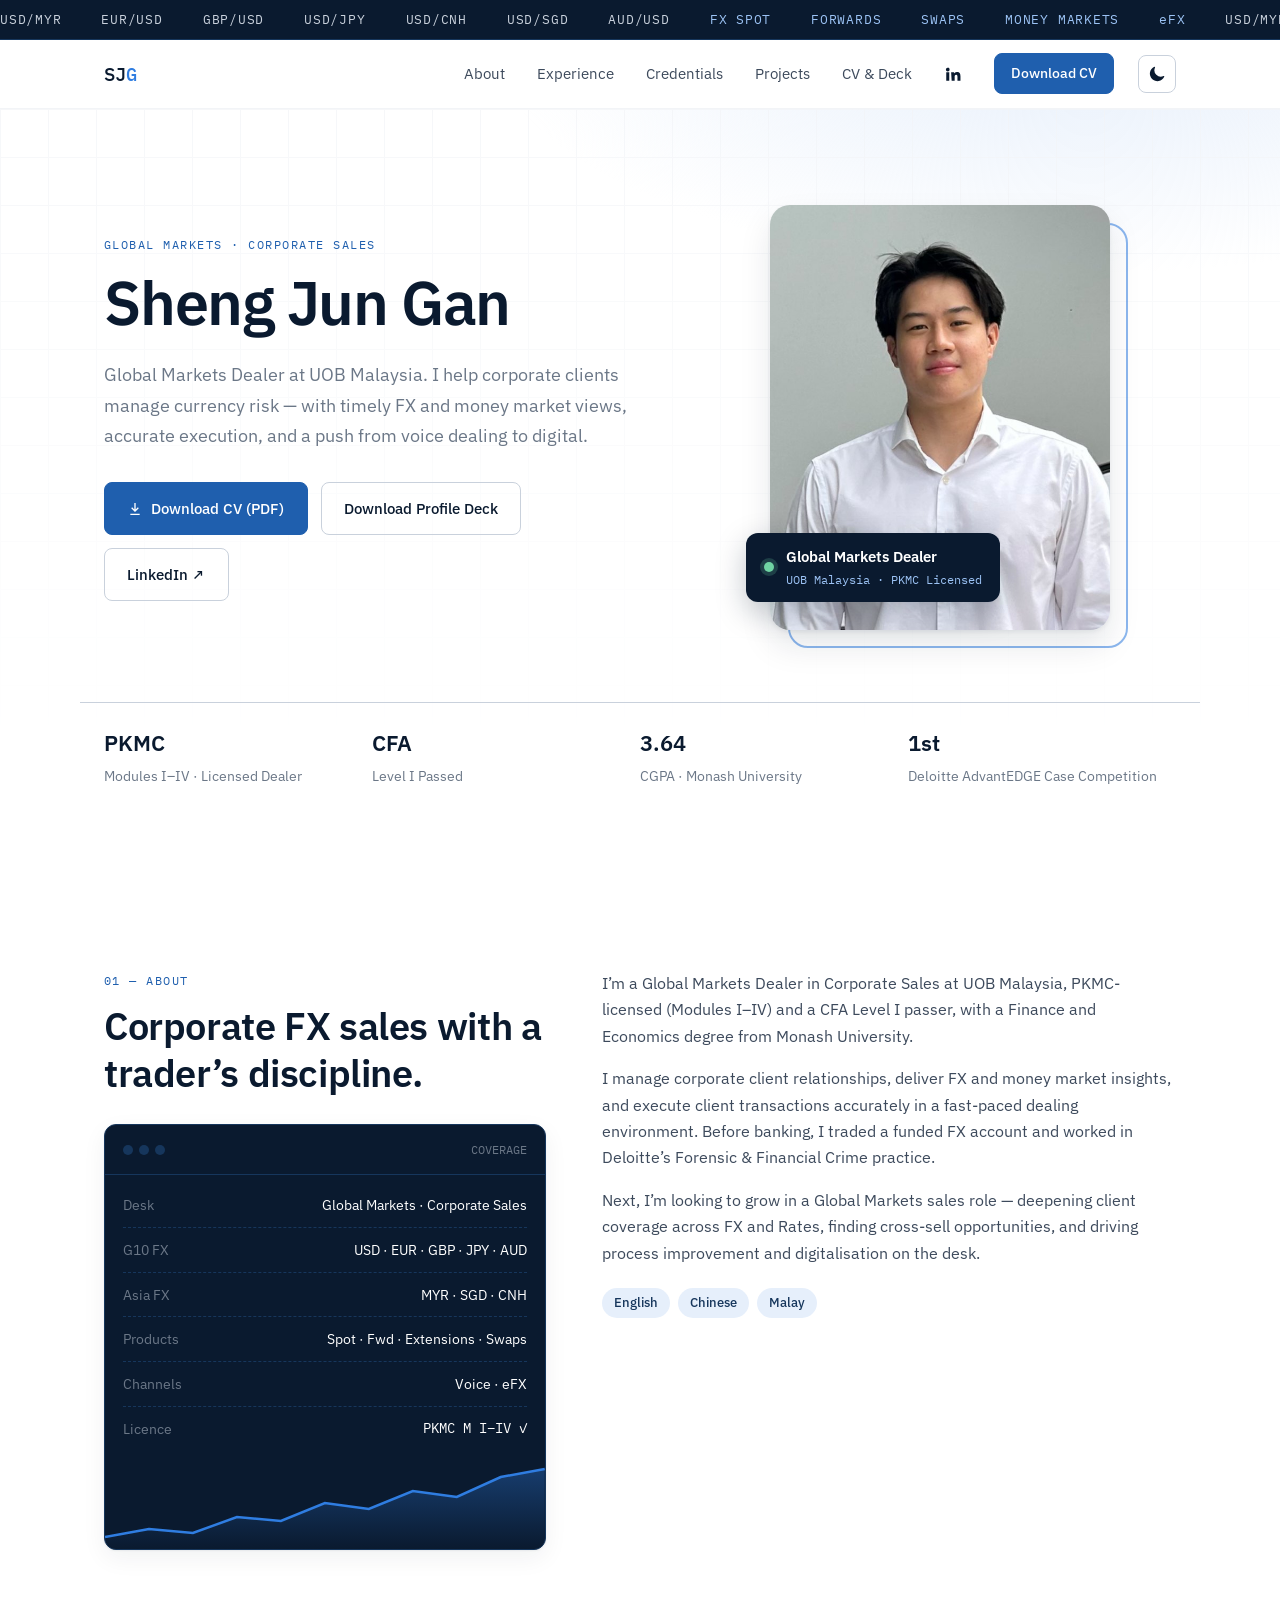
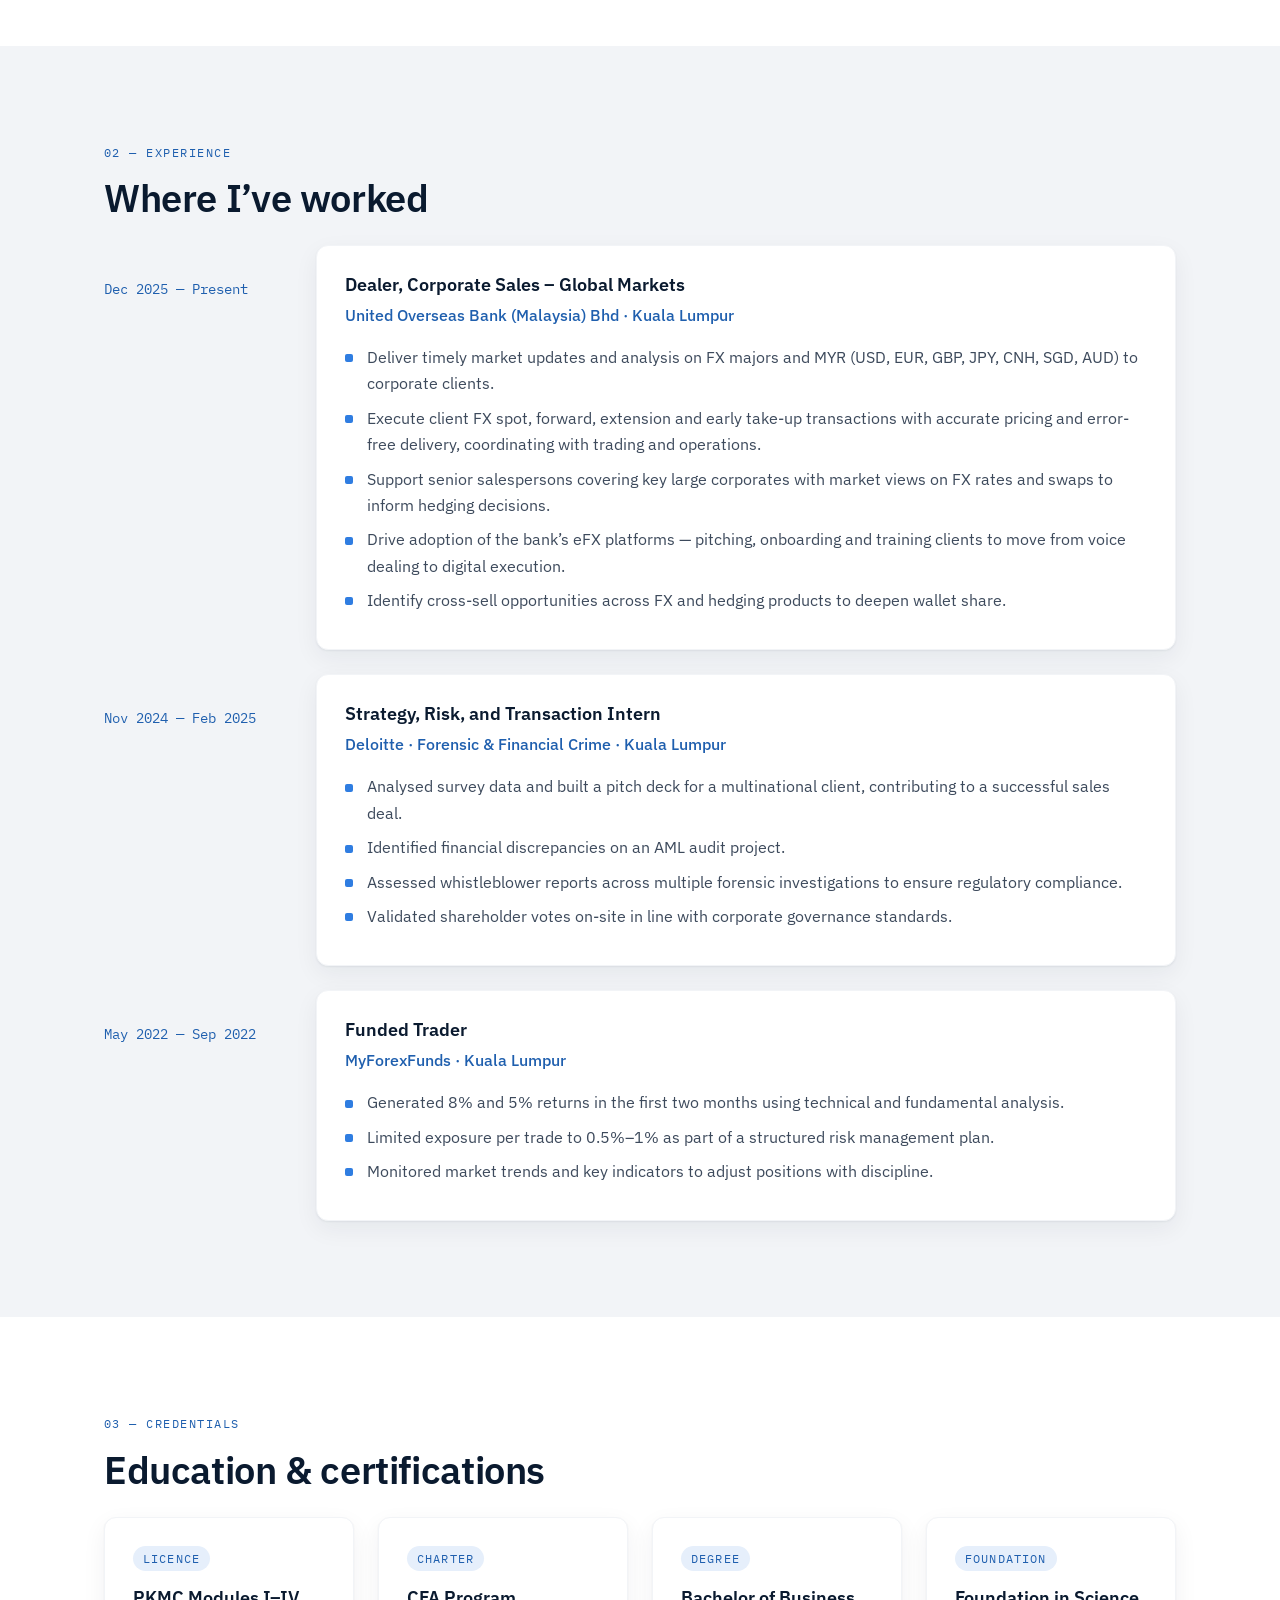
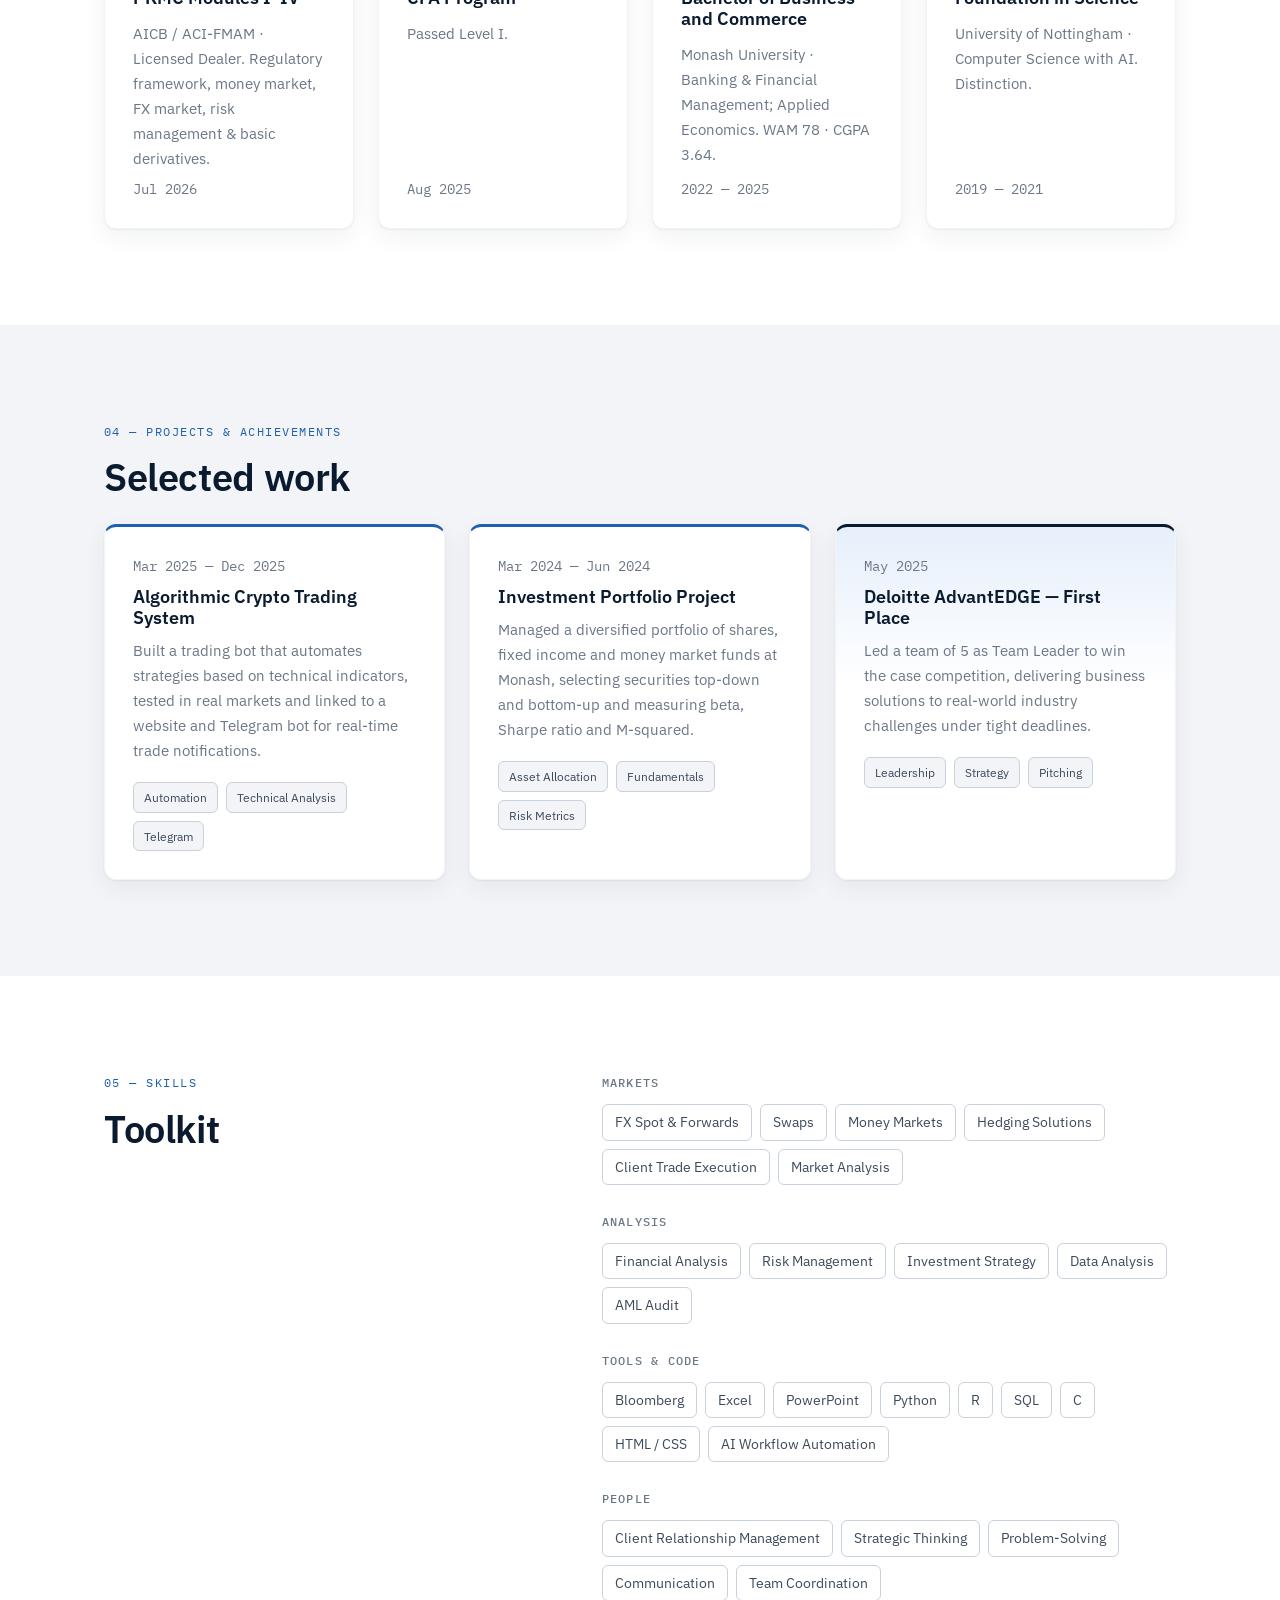
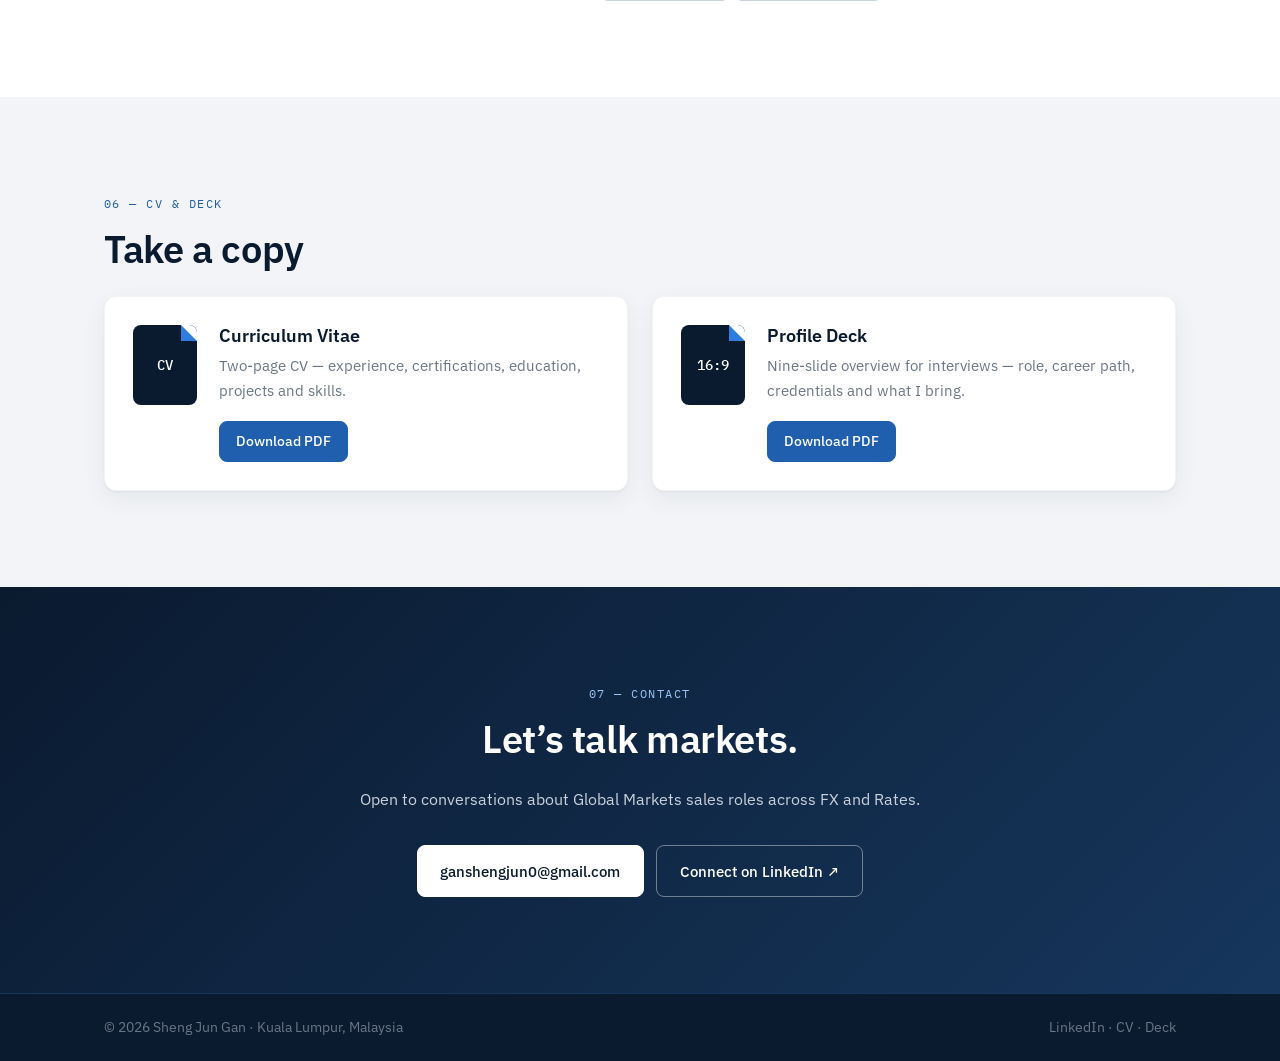
==== commit 42dfe9d8: "Add files via upload" ====
--- a/index.html
+++ b/index.html
@@ -82,7 +82,7 @@
 
         <!-- Photo -->
         <figure class="portrait">
-          <img src="photo.jpg" alt="Sheng Jun Gan" width="720" height="720" />
+          <img src="photo.jpg" alt="Sheng Jun Gan" width="640" height="800" />
           <figcaption class="portrait__badge">
             <span class="portrait__dot"></span>
             <span><strong>Global Markets Dealer</strong><em>UOB Malaysia · PKMC Licensed</em></span>
--- a/style.css
+++ b/style.css
@@ -221,13 +221,13 @@
 .hero__cta { display: flex; gap: .8rem; flex-wrap: wrap; }
 
 /* Portrait */
-.portrait { position: relative; justify-self: center; width: 100%; max-width: 420px; margin: 0; }
+.portrait { position: relative; justify-self: center; width: 100%; max-width: 340px; margin: 0; }
 .portrait::before { /* offset blue frame */
   content: ""; position: absolute; inset: 18px -18px -18px 18px;
   border: 2px solid var(--blue-500); border-radius: 20px; opacity: .55;
 }
 .portrait img {
-  position: relative; display: block; width: 100%; height: auto; aspect-ratio: 1 / 1; object-fit: cover;
+  position: relative; display: block; width: 100%; height: auto; aspect-ratio: 4 / 5; object-fit: cover; object-position: 50% 20%;
   border-radius: 20px; box-shadow: var(--shadow-hover); background: var(--bg-alt);
 }
 .portrait__badge {
@@ -380,7 +380,7 @@
 /* ---------- Responsive ---------- */
 @media (max-width: 900px) {
   .hero__grid, .two-col { grid-template-columns: 1fr; gap: 40px; }
-  .portrait { max-width: 360px; justify-self: start; }
+  .portrait { max-width: 300px; justify-self: start; }
   .grid--2, .grid--3 { grid-template-columns: 1fr; }
   .grid--4 { grid-template-columns: repeat(2, 1fr); }
   .stats { grid-template-columns: repeat(2, 1fr); }
@@ -410,8 +410,10 @@
   .grid--4 { grid-template-columns: 1fr; }
   .doc { flex-direction: column; }
   .doc__icon { flex: none; width: 64px; }
-  .portrait { max-width: calc(100% - 18px); }
-  .portrait__badge { left: 12px; bottom: 16px; }
+  .portrait { max-width: min(280px, calc(100% - 18px)); }
+  .portrait__badge { left: 10px; right: 10px; bottom: 14px; padding: 10px 14px; }
+  .portrait__badge strong { font-size: .85rem; }
+  .portrait__badge em { font-size: .7rem; white-space: nowrap; }
 }
 
 @media (prefers-reduced-motion: reduce) {
